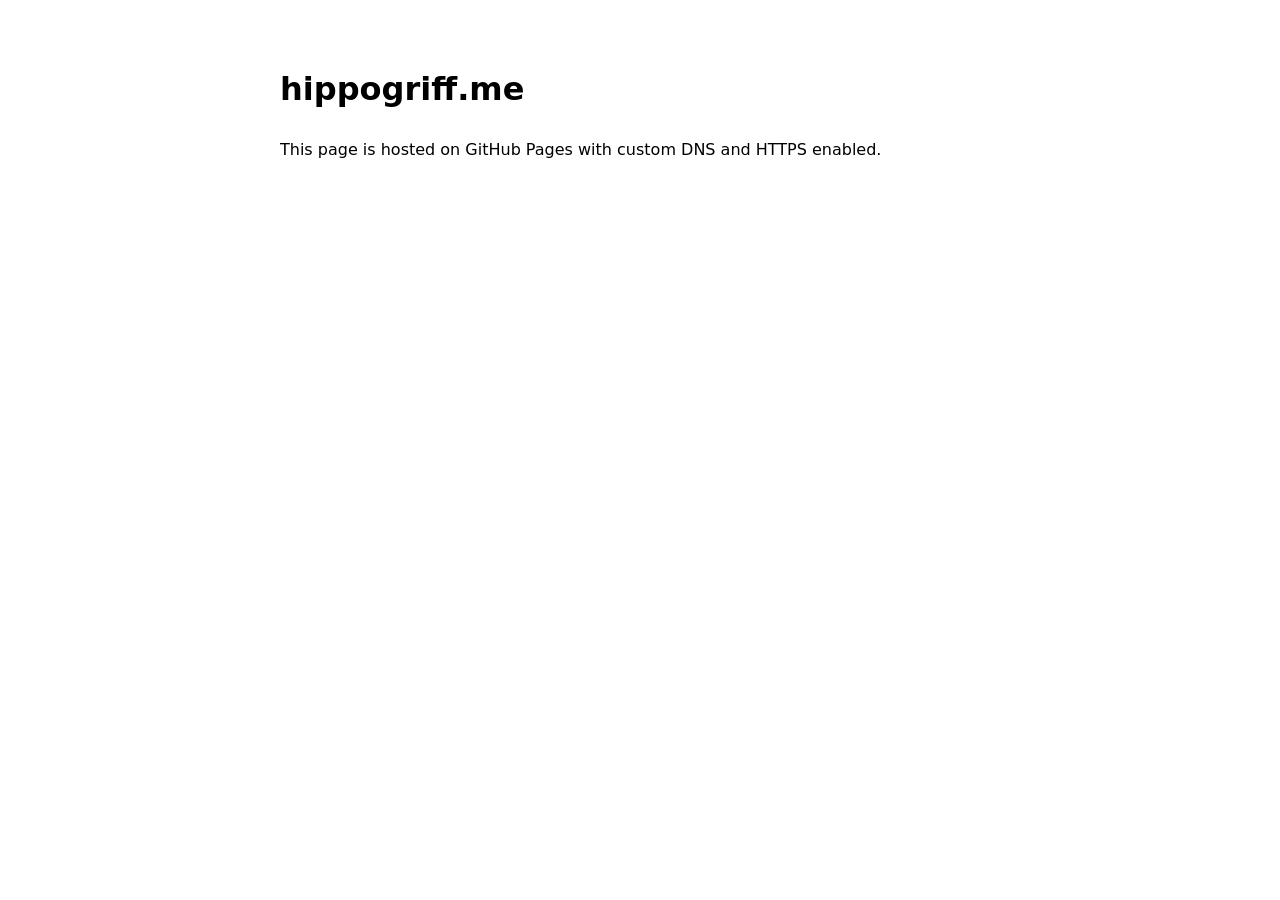
==== index.html @ 7f5ad28f "index.html created test" ====
<!DOCTYPE html>
<html lang="en">
<head>
  <meta charset="UTF-8" />
  <meta name="viewport" content="width=device-width, initial-scale=1.0" />
  <title>hippogriff.me</title>
  <style>
    body {
      font-family: system-ui, -apple-system, sans-serif;
      max-width: 720px;
      margin: 4rem auto;
      padding: 0 1.25rem;
      line-height: 1.6;
    }
  </style>
</head>
<body>
  <h1>hippogriff.me</h1>
  <p>This page is hosted on GitHub Pages with custom DNS and HTTPS enabled.</p>
</body>
</html>
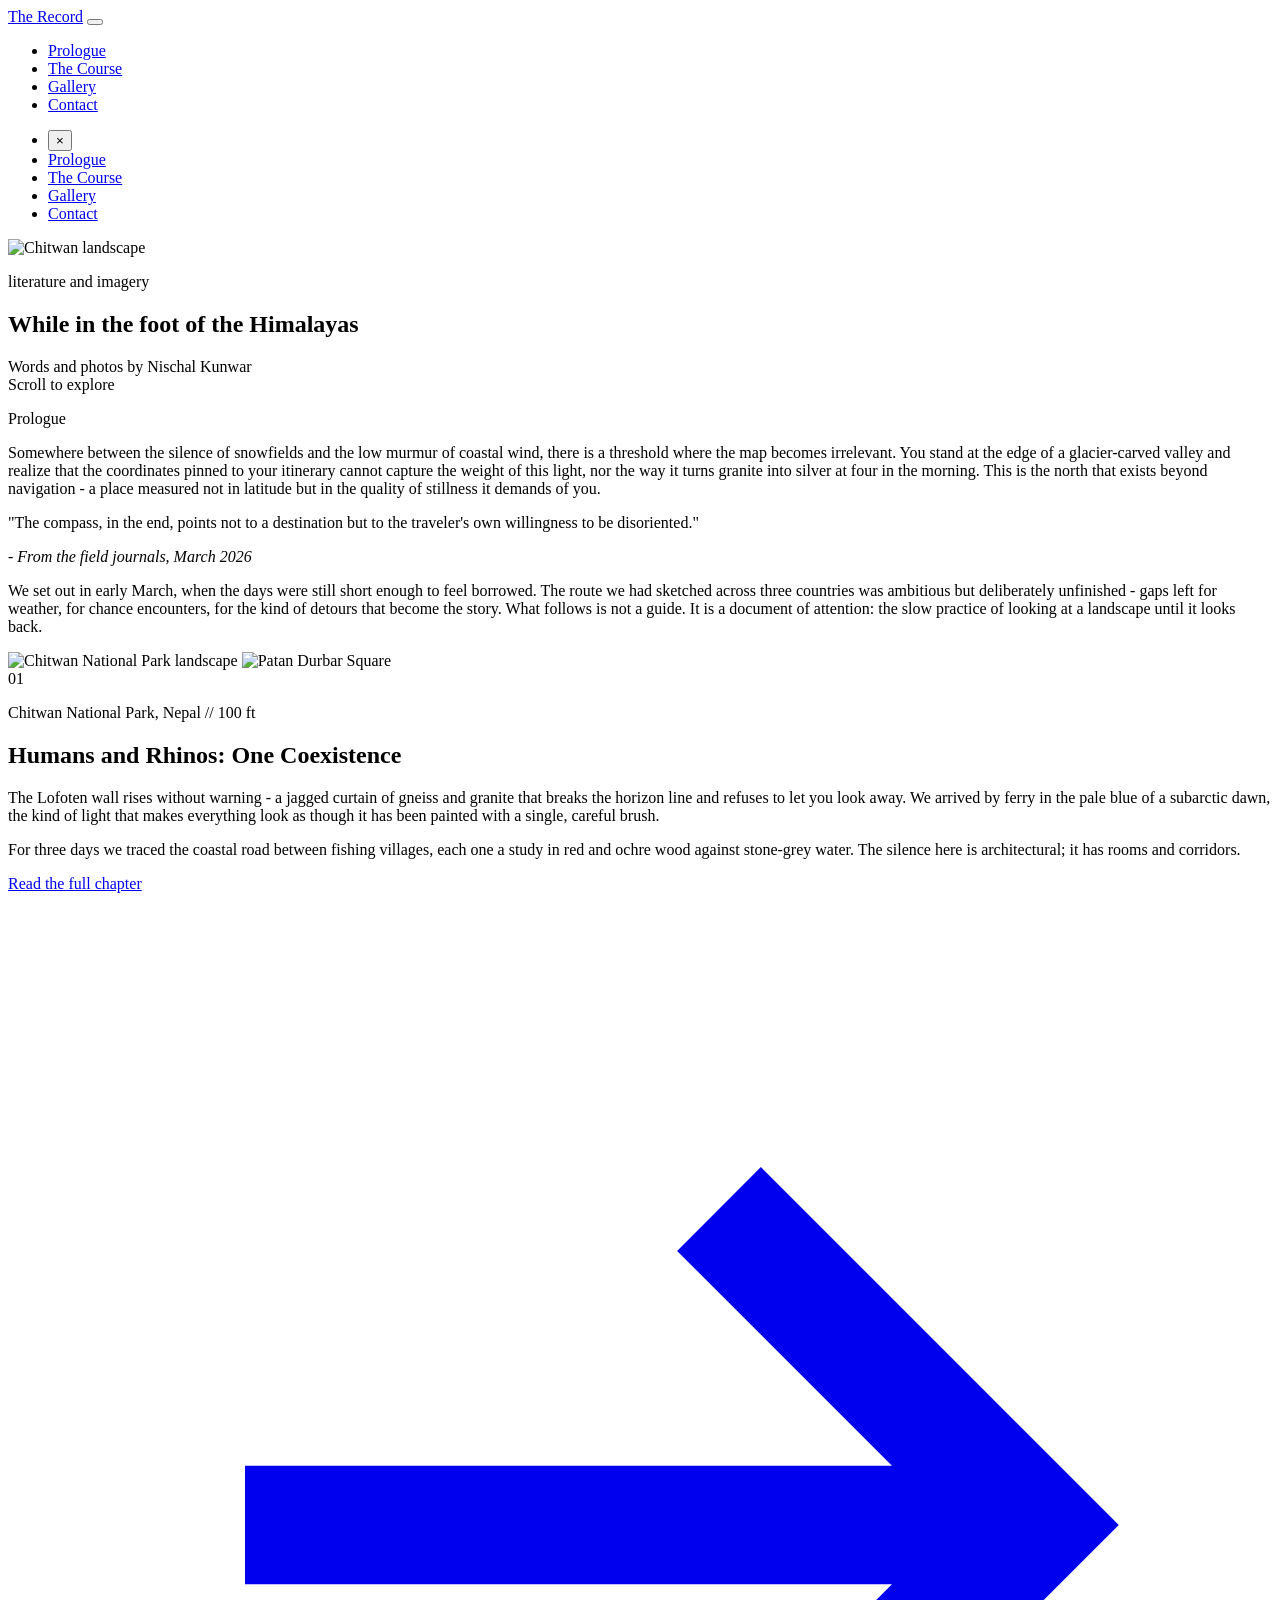
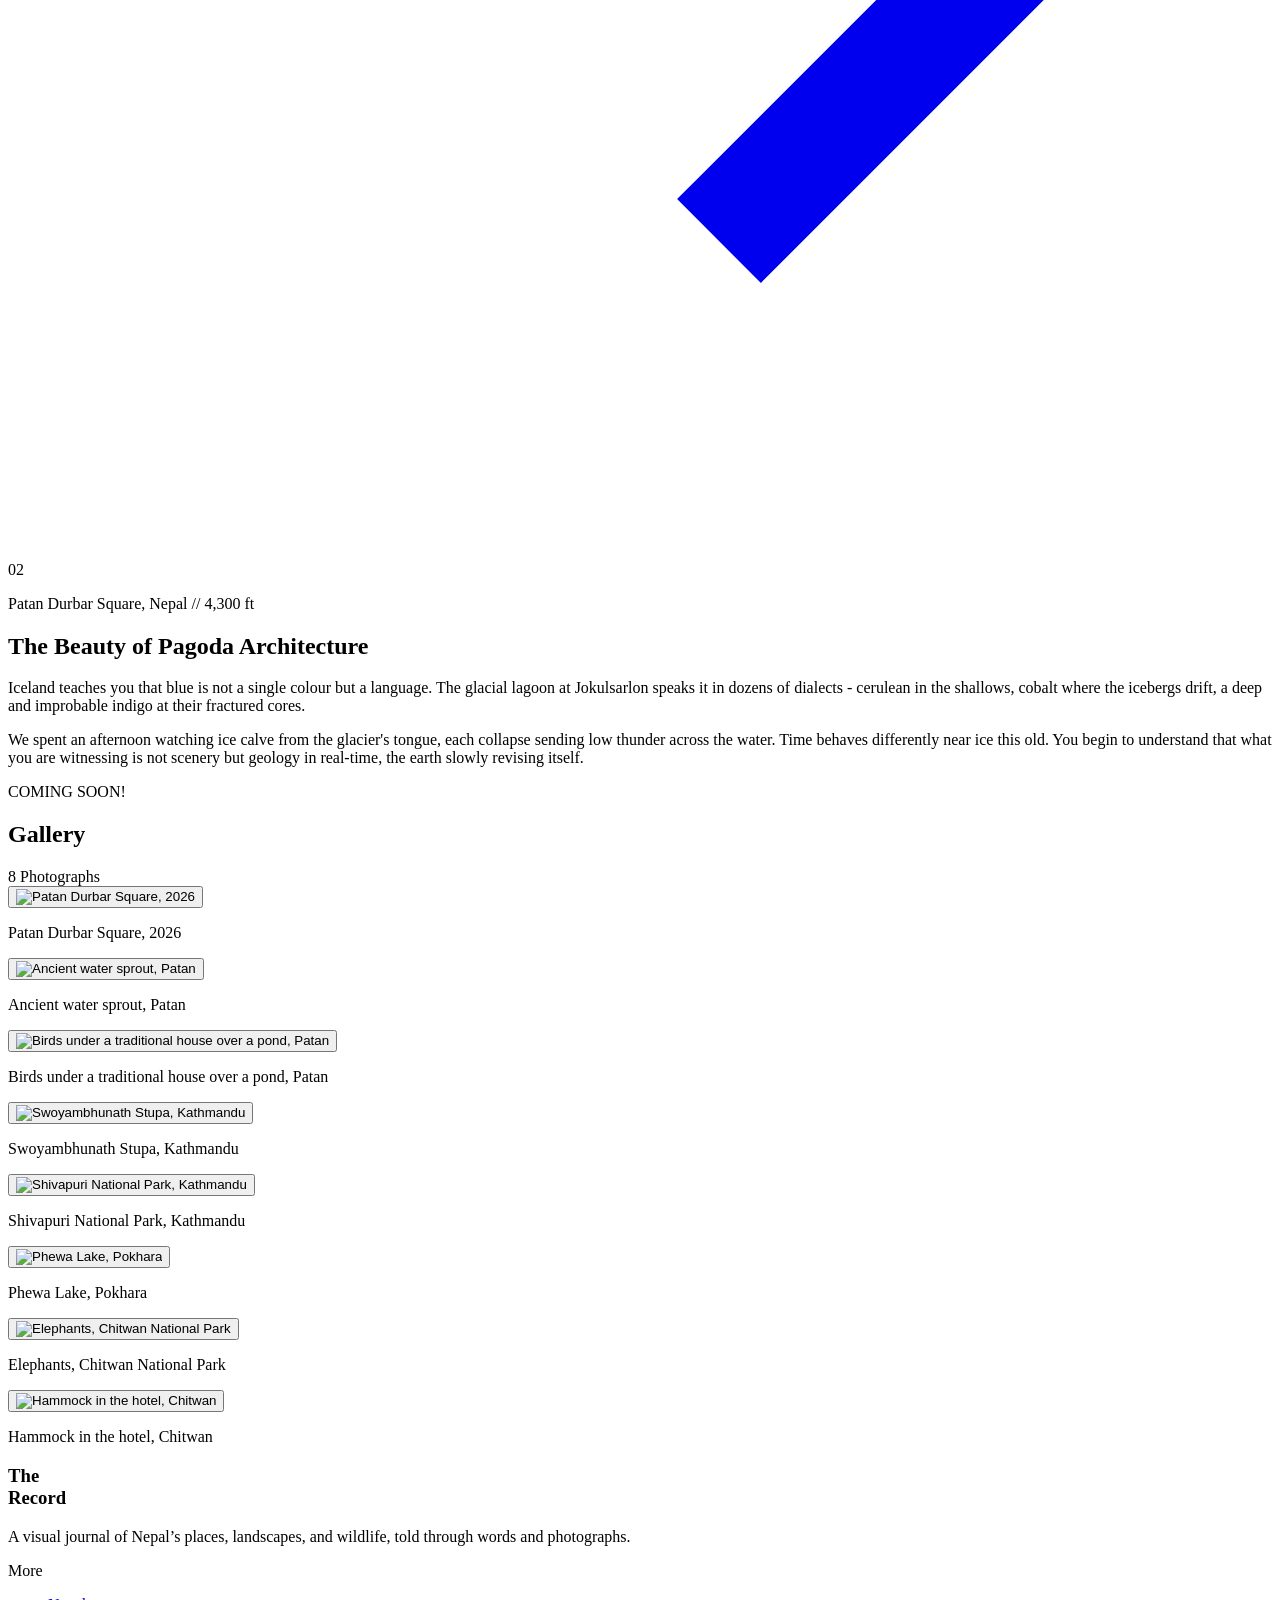
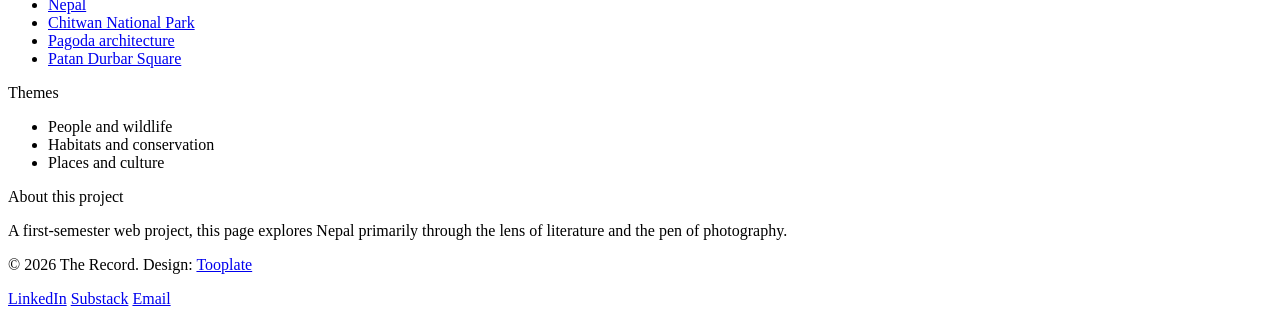
==== commit fd803a32: "webpage assignment uploading test" ====
--- a/index.html
+++ b/index.html
@@ -1,21 +1,246 @@
 <!DOCTYPE html>
 <html lang="en">
 <head>
-  <meta charset="UTF-8" />
-  <meta name="viewport" content="width=device-width, initial-scale=1.0" />
-  <title>hippogriff.me</title>
-  <style>
-    body {
-      font-family: system-ui, -apple-system, sans-serif;
-      max-width: 720px;
-      margin: 4rem auto;
-      padding: 0 1.25rem;
-      line-height: 1.6;
-    }
-  </style>
+    <meta charset="UTF-8">
+    <meta name="viewport" content="width=device-width, initial-scale=1.0">
+    <title>The Compass - Editorial Travel Template</title>
+    <!--
+
+    Tooplate 2164 Compass
+    
+    https://www.tooplate.com/view/2164-compass
+    
+    Free HTML CSS Template
+
+    -->
+    <link rel="preconnect" href="https://fonts.googleapis.com">
+    <link rel="preconnect" href="https://fonts.gstatic.com" crossorigin>
+    <link href="https://fonts.googleapis.com/css2?family=Inter:wght@300;400;500;600&family=Playfair+Display:ital,wght@0,400;0,500;0,600;0,700;1,400;1,500&display=swap" rel="stylesheet">
+    <link rel="stylesheet" href="tooplate-2164-compass-style.css">
 </head>
 <body>
-  <h1>hippogriff.me</h1>
-  <p>This page is hosted on GitHub Pages with custom DNS and HTTPS enabled.</p>
+
+    <!-- NAVIGATION -->
+    <nav class="nav-bar">
+        <a href="#" class="nav-logo">The Record</a>
+        <button class="nav-toggle" aria-label="Toggle navigation">
+            <span></span><span></span><span></span>
+        </button>
+        <ul class="nav-links nav-links--desktop">
+            <li><a href="#prologue">Prologue</a></li>
+            <li><a href="#route">The Course</a></li>
+            <li><a href="#gallery">Gallery</a></li>
+            <li><a href="#contact">Contact</a></li>
+        </ul>
+    </nav>
+
+    <!-- MOBILE DRAWER (outside nav-bar to avoid backdrop-filter containing block) -->
+    <ul class="nav-links nav-links--mobile">
+        <li class="nav-close-wrap"><button class="nav-close" aria-label="Close menu">&times;</button></li>
+        <li><a href="#prologue">Prologue</a></li>
+        <li><a href="#route">The Course</a></li>
+        <li><a href="#gallery">Gallery</a></li>
+        <li><a href="#contact">Contact</a></li>
+    </ul>
+
+    <!-- SECTION 1 — HERO -->
+    <section class="hero hero--cover">
+        <div class="hero-image">
+            <img src="imgs/chitwan8.jpeg" alt="Chitwan landscape" loading="eager">
+        </div>
+        <div class="hero-content">
+            <p class="hero-issue">literature and imagery</p>
+            <h1 class="hero-title">While in the foot of the Himalayas</h1>
+            <div class="hero-meta">
+                <span>Words and photos by Nischal Kunwar</span>
+            </div>
+        </div>
+        <div class="hero-scroll">Scroll to explore</div>
+    </section>
+
+    <!-- SECTION 2 — PROLOGUE -->
+    <section class="prologue" id="prologue">
+        <div class="prologue-inner">
+            <p class="prologue-label reveal">Prologue</p>
+            <p class="prologue-text reveal">
+                Somewhere between the silence of snowfields and the low murmur of coastal wind, there is a threshold where the map becomes irrelevant. You stand at the edge of a glacier-carved valley and realize that the coordinates pinned to your itinerary cannot capture the weight of this light, nor the way it turns granite into silver at four in the morning. This is the north that exists beyond navigation - a place measured not in latitude but in the quality of stillness it demands of you.
+            </p>
+
+            <div class="prologue-pullquote reveal">
+                <p>"The compass, in the end, points not to a destination but to the traveler's own willingness to be disoriented."</p>
+                <cite>- From the field journals, March 2026</cite>
+            </div>
+
+            <p class="prologue-text reveal">
+                We set out in early March, when the days were still short enough to feel borrowed. The route we had sketched across three countries was ambitious but deliberately unfinished - gaps left for weather, for chance encounters, for the kind of detours that become the story. What follows is not a guide. It is a document of attention: the slow practice of looking at a landscape until it looks back.
+            </p>
+        </div>
+    </section>
+
+    <!-- SECTION 3 — THE ROUTE -->
+    <section class="route" id="route">
+        <div class="route-bg">
+            <img src="imgs/chitwan7.JPG" alt="Chitwan National Park landscape" class="active" data-slide="0">
+            <img src="imgs/patan1.JPG" alt="Patan Durbar Square" data-slide="1">
+        </div>
+
+        <div class="route-chapters">
+
+            <article class="chapter reveal" data-chapter="0">
+                <div class="chapter-number">01</div>
+                <p class="chapter-location">Chitwan National Park, Nepal // 100 ft</p>
+                <h2 class="chapter-title">Humans and Rhinos: One Coexistence</h2>
+                <p class="chapter-body">
+                    The Lofoten wall rises without warning - a jagged curtain of gneiss and granite that breaks the horizon line and refuses to let you look away. We arrived by ferry in the pale blue of a subarctic dawn, the kind of light that makes everything look as though it has been painted with a single, careful brush.
+                </p>
+                <p class="chapter-body">
+                    For three days we traced the coastal road between fishing villages, each one a study in red and ochre wood against stone-grey water. The silence here is architectural; it has rooms and corridors.
+                </p>
+                <a href="chitwan.html" class="chapter-link">
+                    Read the full chapter
+                    <svg viewBox="0 0 16 16" fill="none" stroke="currentColor" stroke-width="1.5"><path d="M3 8h10M9 4l4 4-4 4"/></svg>
+                </a>
+            </article>
+
+            <article class="chapter reveal" data-chapter="1">
+                <div class="chapter-number">02</div>
+                <p class="chapter-location">Patan Durbar Square, Nepal // 4,300 ft</p>
+                <h2 class="chapter-title">The Beauty of Pagoda Architecture</h2>
+                <p class="chapter-body">
+                    Iceland teaches you that blue is not a single colour but a language. The glacial lagoon at Jokulsarlon speaks it in dozens of dialects - cerulean in the shallows, cobalt where the icebergs drift, a deep and improbable indigo at their fractured cores.
+                </p>
+                <p class="chapter-body">
+                    We spent an afternoon watching ice calve from the glacier's tongue, each collapse sending low thunder across the water. Time behaves differently near ice this old. You begin to understand that what you are witnessing is not scenery but geology in real-time, the earth slowly revising itself.
+                </p>
+                <span class="chapter-link chapter-link--static">COMING SOON!</span>
+            </article>
+
+        </div>
+
+    </section>
+
+    <!-- SECTION 4 — THE GALLERY -->
+    <section class="gallery" id="gallery">
+        <div class="gallery-header reveal">
+            <h2 class="gallery-title">Gallery</h2>
+            <span class="gallery-count">8 Photographs</span>
+        </div>
+        <div class="gallery-grid">
+            <div class="gallery-item tall reveal">
+                <button class="gallery-preview" type="button" aria-label="Open full-size image: Patan Durbar Square, 2026">
+                    <img src="imgs/patan2.JPG" alt="Patan Durbar Square, 2026" loading="lazy">
+                </button>
+                <div class="gallery-caption">
+                    <p class="gallery-caption-title">Patan Durbar Square, 2026</p>
+                </div>
+            </div>
+            <div class="gallery-item reveal">
+                <button class="gallery-preview" type="button" aria-label="Open full-size image: Ancient water sprout, Patan">
+                    <img src="imgs/patan3.JPG" alt="Ancient water sprout, Patan" loading="lazy">
+                </button>
+                <div class="gallery-caption">
+                    <p class="gallery-caption-title">Ancient water sprout, Patan</p>
+                </div>
+            </div>
+            <div class="gallery-item reveal">
+                <button class="gallery-preview" type="button" aria-label="Open full-size image: Birds under a traditional house over a pond, Patan">
+                    <img src="imgs/patan4.JPG" alt="Birds under a traditional house over a pond, Patan" loading="lazy">
+                </button>
+                <div class="gallery-caption">
+                    <p class="gallery-caption-title">Birds under a traditional house over a pond, Patan</p>
+                </div>
+            </div>
+            <div class="gallery-item reveal">
+                <button class="gallery-preview" type="button" aria-label="Open full-size image: Swoyambhunath Stupa, Kathmandu">
+                    <img src="imgs/patan5.JPG" alt="Swoyambhunath Stupa, Kathmandu" loading="lazy">
+                </button>
+                <div class="gallery-caption">
+                    <p class="gallery-caption-title">Swoyambhunath Stupa, Kathmandu</p>
+                </div>
+            </div>
+            <div class="gallery-item tall reveal">
+                <button class="gallery-preview" type="button" aria-label="Open full-size image: Shivapuri National Park, Kathmandu">
+                    <img src="imgs/patan7.jpeg" alt="Shivapuri National Park, Kathmandu" loading="lazy">
+                </button>
+                <div class="gallery-caption">
+                    <p class="gallery-caption-title">Shivapuri National Park, Kathmandu</p>
+                </div>
+            </div>
+            <div class="gallery-item reveal">
+                <button class="gallery-preview" type="button" aria-label="Open full-size image: Phewa Lake, Pokhara">
+                    <img src="imgs/patan6.jpeg" alt="Phewa Lake, Pokhara" loading="lazy">
+                </button>
+                <div class="gallery-caption">
+                    <p class="gallery-caption-title">Phewa Lake, Pokhara</p>
+                </div>
+            </div>
+            <div class="gallery-item reveal">
+                <button class="gallery-preview" type="button" aria-label="Open full-size image: Elephants, Chitwan National Park">
+                    <img src="imgs/chitwan10.jpeg" alt="Elephants, Chitwan National Park" loading="lazy">
+                </button>
+                <div class="gallery-caption">
+                    <p class="gallery-caption-title">Elephants, Chitwan National Park</p>
+                </div>
+            </div>
+            <div class="gallery-item reveal">
+                <button class="gallery-preview" type="button" aria-label="Open full-size image: Hammock in the hotel, Chitwan">
+                    <img src="imgs/chitwan2.JPG" alt="Hammock in the hotel, Chitwan" loading="lazy">
+                </button>
+                <div class="gallery-caption">
+                    <p class="gallery-caption-title">Hammock in the hotel, Chitwan</p>
+                </div>
+            </div>
+        </div>
+    </section>
+
+    <dialog class="image-lightbox" aria-label="Full-size gallery image">
+        <button class="image-lightbox-close" type="button" aria-label="Close image">&times;</button>
+        <button class="image-lightbox-nav image-lightbox-prev" type="button" aria-label="Previous image">&lsaquo;</button>
+        <img class="image-lightbox-image" alt="">
+        <p class="image-lightbox-caption"></p>
+        <button class="image-lightbox-nav image-lightbox-next" type="button" aria-label="Next image">&rsaquo;</button>
+    </dialog>
+
+    <!-- SECTION 5 — FOOTER -->
+    <footer class="site-footer" id="contact">
+        <div class="footer-top">
+            <div class="footer-brand">
+                <h3 class="footer-brand-title">The<br>Record</h3>
+                <p class="footer-brand-desc">A visual journal of Nepal’s places, landscapes, and wildlife, told through words and photographs.</p>
+            </div>
+            <div class="footer-col">
+                <p class="footer-col-title">More</p>
+                <ul>
+                    <li><a href="https://www.britannica.com/place/Nepal" target="_blank" rel="noopener noreferrer">Nepal</a></li>
+                    <li><a href="https://en.wikipedia.org/wiki/Chitwan_National_Park" target="_blank" rel="noopener noreferrer">Chitwan National Park</a></li>
+                    <li><a href="https://en.wikipedia.org/wiki/Pagoda" target="_blank" rel="noopener noreferrer">Pagoda architecture</a></li>
+                    <li><a href="https://en.wikipedia.org/wiki/Patan_Durbar_Square" target="_blank" rel="noopener noreferrer">Patan Durbar Square</a></li>
+                </ul>
+            </div>
+            <div class="footer-col footer-themes">
+                <p class="footer-col-title">Themes</p>
+                <ul>
+                    <li>People and wildlife</li>
+                    <li>Habitats and conservation</li>
+                    <li>Places and culture</li>
+                </ul>
+            </div>
+            <div class="footer-col footer-about">
+                <p class="footer-col-title">About this project</p>
+                <p>A first-semester web project, this page explores Nepal primarily through the lens of literature and the pen of photography.</p>
+            </div>
+        </div>
+        <div class="footer-bottom">
+            <p class="footer-copy">
+                &copy; 2026 The Record. Design: <a href="https://www.tooplate.com" target="_blank" rel="nofollow noopener">Tooplate</a>
+            </p>
+            <div class="footer-social">
+                <a class="footer-social-featured" href="https://www.linkedin.com/in/nischalkunwar/" target="_blank" rel="noopener noreferrer">LinkedIn</a>
+                <a class="footer-social-featured" href="https://substack.com/@miyan0" target="_blank" rel="noopener noreferrer">Substack</a>
+                <a class="footer-social-featured" href="mailto:nischalkunwar008@gmail.com">Email</a>
+            </div>
+        </div>
+    </footer>
+    <script src="tooplate-2164-compass-script.js"></script>
 </body>
 </html>
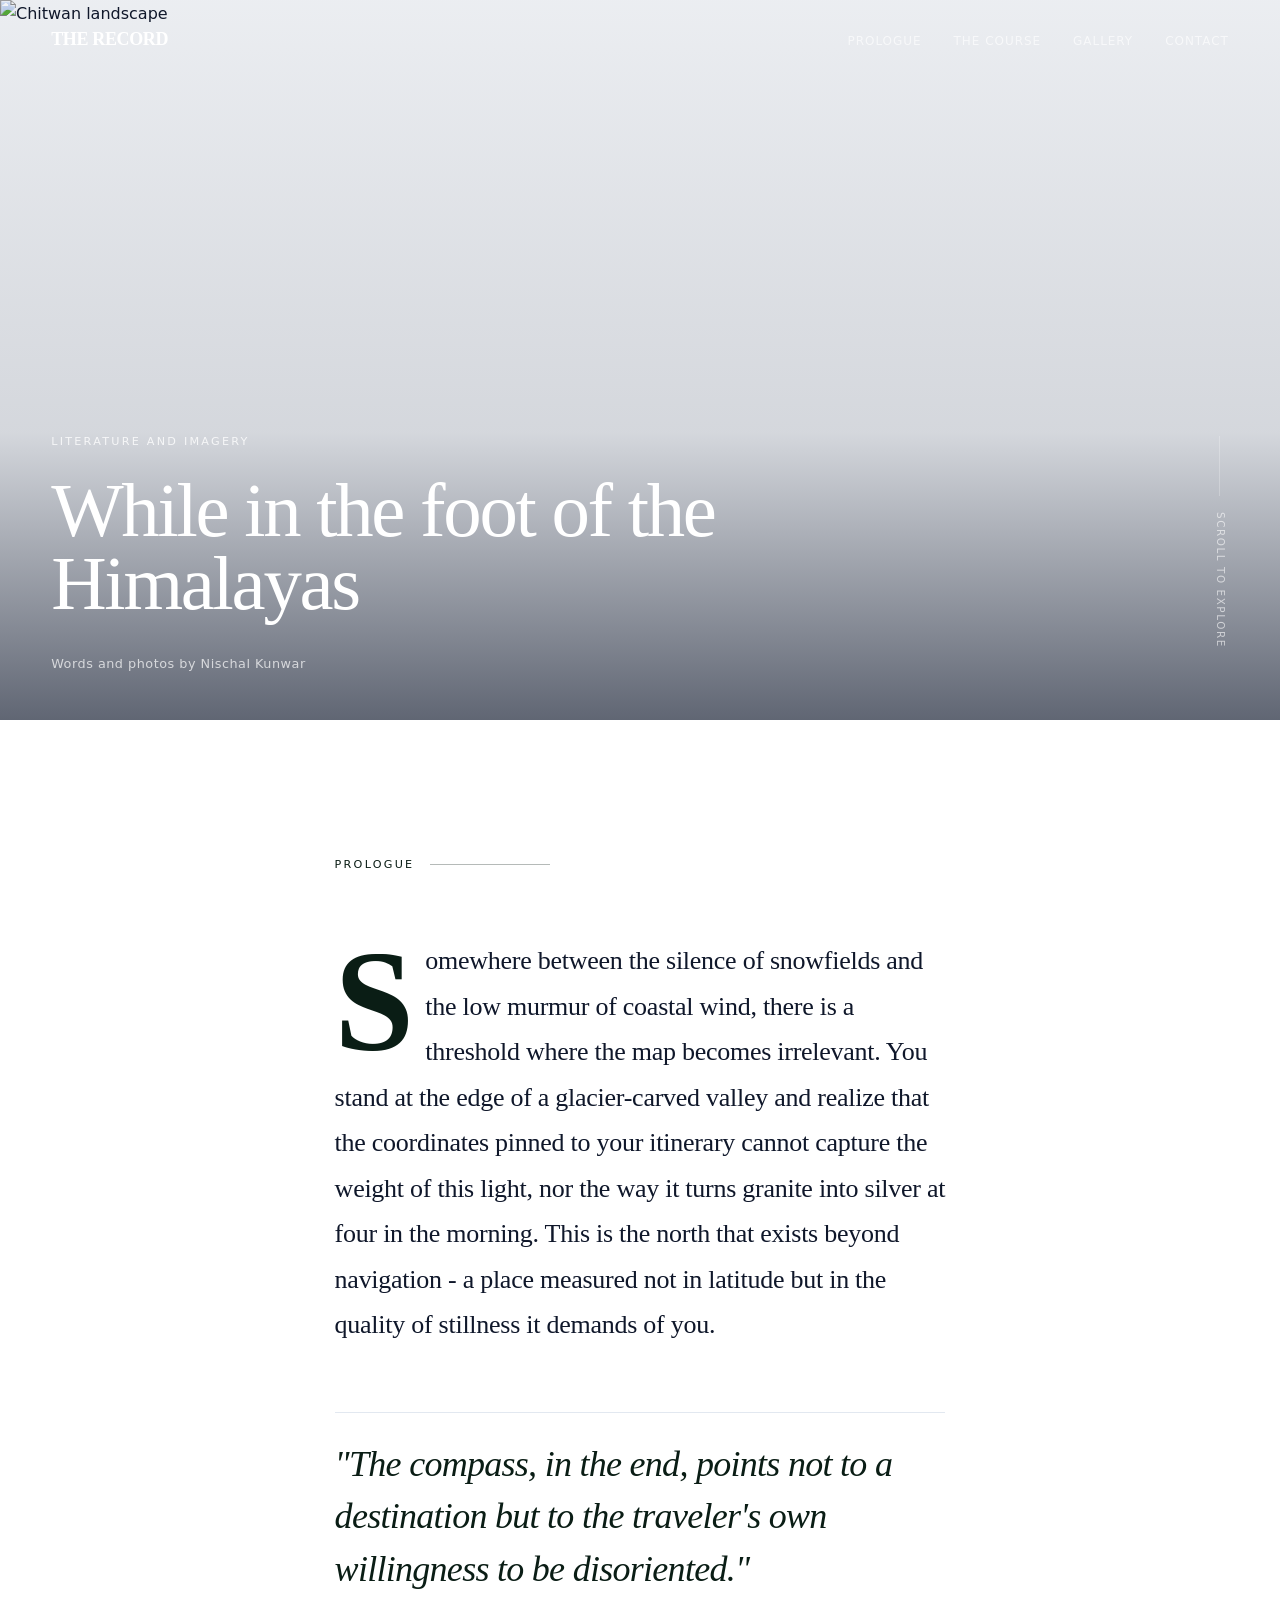
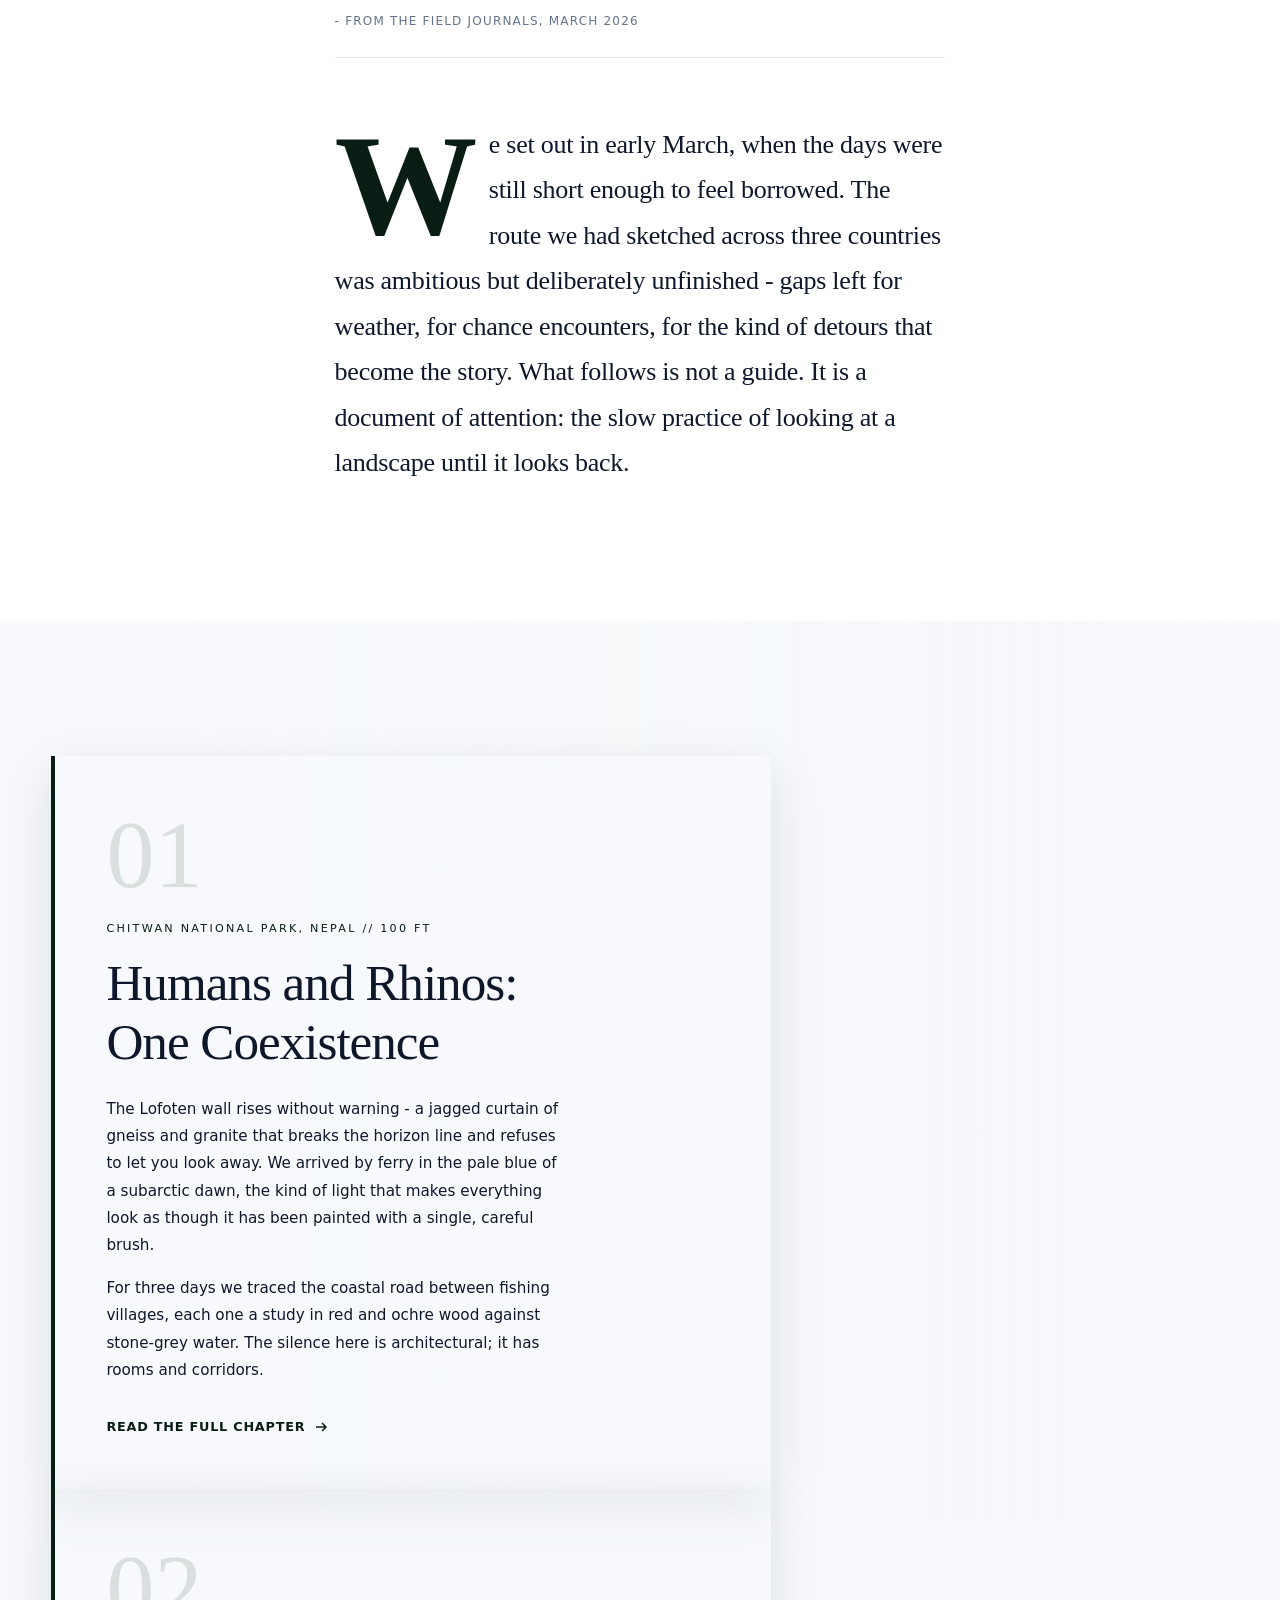
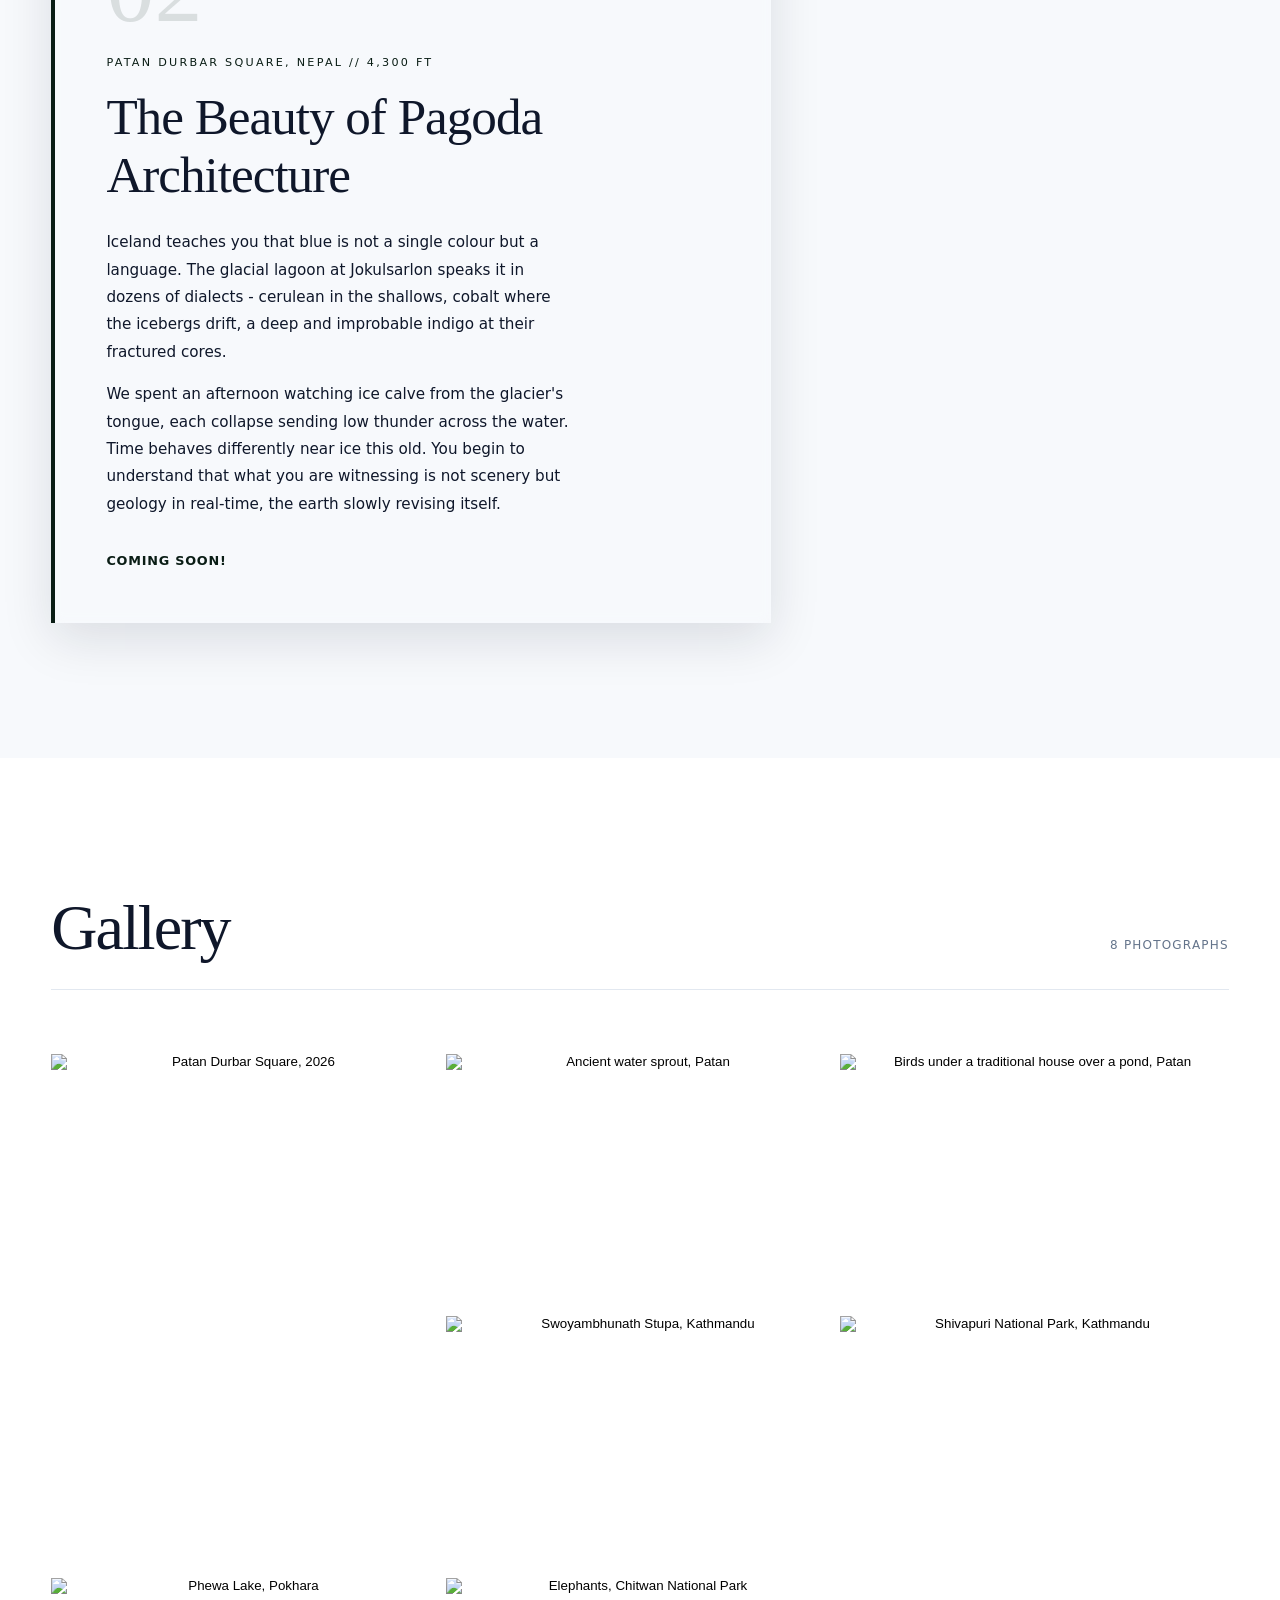
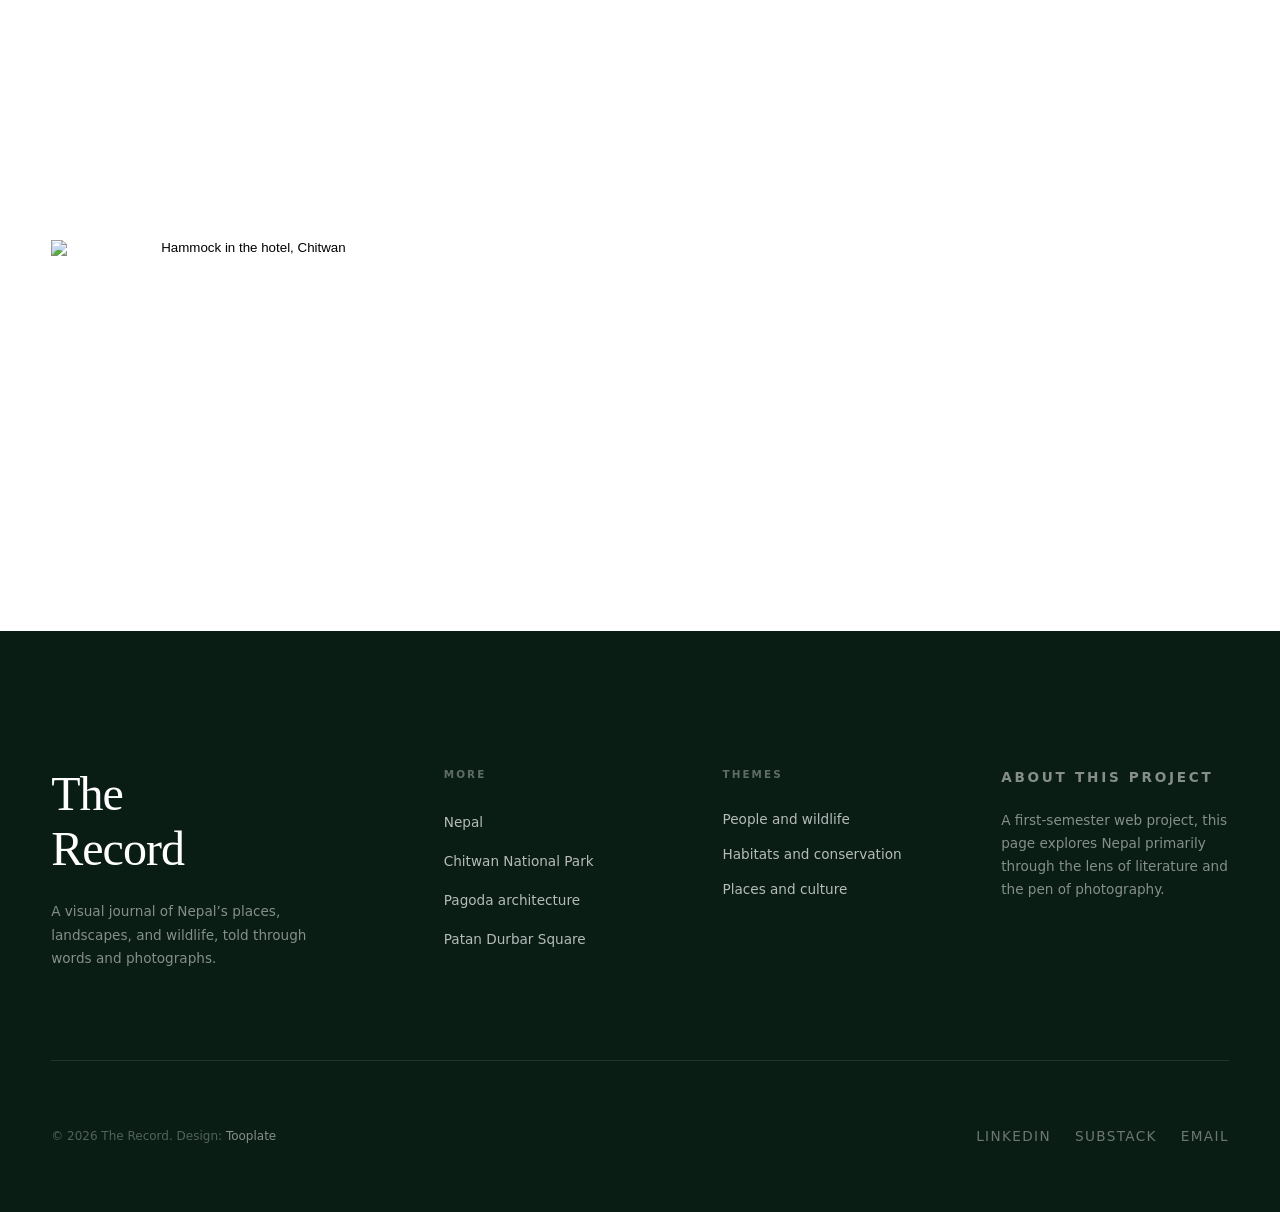
==== commit c5a7dad8: "files" ====
--- a/index.html
+++ b/index.html
@@ -1,246 +1,246 @@
-<!DOCTYPE html>
-<html lang="en">
-<head>
-    <meta charset="UTF-8">
-    <meta name="viewport" content="width=device-width, initial-scale=1.0">
-    <title>The Compass - Editorial Travel Template</title>
-    <!--
-
-    Tooplate 2164 Compass
-    
-    https://www.tooplate.com/view/2164-compass
-    
-    Free HTML CSS Template
-
-    -->
-    <link rel="preconnect" href="https://fonts.googleapis.com">
-    <link rel="preconnect" href="https://fonts.gstatic.com" crossorigin>
-    <link href="https://fonts.googleapis.com/css2?family=Inter:wght@300;400;500;600&family=Playfair+Display:ital,wght@0,400;0,500;0,600;0,700;1,400;1,500&display=swap" rel="stylesheet">
-    <link rel="stylesheet" href="tooplate-2164-compass-style.css">
-</head>
-<body>
-
-    <!-- NAVIGATION -->
-    <nav class="nav-bar">
-        <a href="#" class="nav-logo">The Record</a>
-        <button class="nav-toggle" aria-label="Toggle navigation">
-            <span></span><span></span><span></span>
-        </button>
-        <ul class="nav-links nav-links--desktop">
-            <li><a href="#prologue">Prologue</a></li>
-            <li><a href="#route">The Course</a></li>
-            <li><a href="#gallery">Gallery</a></li>
-            <li><a href="#contact">Contact</a></li>
-        </ul>
-    </nav>
-
-    <!-- MOBILE DRAWER (outside nav-bar to avoid backdrop-filter containing block) -->
-    <ul class="nav-links nav-links--mobile">
-        <li class="nav-close-wrap"><button class="nav-close" aria-label="Close menu">&times;</button></li>
-        <li><a href="#prologue">Prologue</a></li>
-        <li><a href="#route">The Course</a></li>
-        <li><a href="#gallery">Gallery</a></li>
-        <li><a href="#contact">Contact</a></li>
-    </ul>
-
-    <!-- SECTION 1 — HERO -->
-    <section class="hero hero--cover">
-        <div class="hero-image">
-            <img src="imgs/chitwan8.jpeg" alt="Chitwan landscape" loading="eager">
-        </div>
-        <div class="hero-content">
-            <p class="hero-issue">literature and imagery</p>
-            <h1 class="hero-title">While in the foot of the Himalayas</h1>
-            <div class="hero-meta">
-                <span>Words and photos by Nischal Kunwar</span>
-            </div>
-        </div>
-        <div class="hero-scroll">Scroll to explore</div>
-    </section>
-
-    <!-- SECTION 2 — PROLOGUE -->
-    <section class="prologue" id="prologue">
-        <div class="prologue-inner">
-            <p class="prologue-label reveal">Prologue</p>
-            <p class="prologue-text reveal">
-                Somewhere between the silence of snowfields and the low murmur of coastal wind, there is a threshold where the map becomes irrelevant. You stand at the edge of a glacier-carved valley and realize that the coordinates pinned to your itinerary cannot capture the weight of this light, nor the way it turns granite into silver at four in the morning. This is the north that exists beyond navigation - a place measured not in latitude but in the quality of stillness it demands of you.
-            </p>
-
-            <div class="prologue-pullquote reveal">
-                <p>"The compass, in the end, points not to a destination but to the traveler's own willingness to be disoriented."</p>
-                <cite>- From the field journals, March 2026</cite>
-            </div>
-
-            <p class="prologue-text reveal">
-                We set out in early March, when the days were still short enough to feel borrowed. The route we had sketched across three countries was ambitious but deliberately unfinished - gaps left for weather, for chance encounters, for the kind of detours that become the story. What follows is not a guide. It is a document of attention: the slow practice of looking at a landscape until it looks back.
-            </p>
-        </div>
-    </section>
-
-    <!-- SECTION 3 — THE ROUTE -->
-    <section class="route" id="route">
-        <div class="route-bg">
-            <img src="imgs/chitwan7.JPG" alt="Chitwan National Park landscape" class="active" data-slide="0">
-            <img src="imgs/patan1.JPG" alt="Patan Durbar Square" data-slide="1">
-        </div>
-
-        <div class="route-chapters">
-
-            <article class="chapter reveal" data-chapter="0">
-                <div class="chapter-number">01</div>
-                <p class="chapter-location">Chitwan National Park, Nepal // 100 ft</p>
-                <h2 class="chapter-title">Humans and Rhinos: One Coexistence</h2>
-                <p class="chapter-body">
-                    The Lofoten wall rises without warning - a jagged curtain of gneiss and granite that breaks the horizon line and refuses to let you look away. We arrived by ferry in the pale blue of a subarctic dawn, the kind of light that makes everything look as though it has been painted with a single, careful brush.
-                </p>
-                <p class="chapter-body">
-                    For three days we traced the coastal road between fishing villages, each one a study in red and ochre wood against stone-grey water. The silence here is architectural; it has rooms and corridors.
-                </p>
-                <a href="chitwan.html" class="chapter-link">
-                    Read the full chapter
-                    <svg viewBox="0 0 16 16" fill="none" stroke="currentColor" stroke-width="1.5"><path d="M3 8h10M9 4l4 4-4 4"/></svg>
-                </a>
-            </article>
-
-            <article class="chapter reveal" data-chapter="1">
-                <div class="chapter-number">02</div>
-                <p class="chapter-location">Patan Durbar Square, Nepal // 4,300 ft</p>
-                <h2 class="chapter-title">The Beauty of Pagoda Architecture</h2>
-                <p class="chapter-body">
-                    Iceland teaches you that blue is not a single colour but a language. The glacial lagoon at Jokulsarlon speaks it in dozens of dialects - cerulean in the shallows, cobalt where the icebergs drift, a deep and improbable indigo at their fractured cores.
-                </p>
-                <p class="chapter-body">
-                    We spent an afternoon watching ice calve from the glacier's tongue, each collapse sending low thunder across the water. Time behaves differently near ice this old. You begin to understand that what you are witnessing is not scenery but geology in real-time, the earth slowly revising itself.
-                </p>
-                <span class="chapter-link chapter-link--static">COMING SOON!</span>
-            </article>
-
-        </div>
-
-    </section>
-
-    <!-- SECTION 4 — THE GALLERY -->
-    <section class="gallery" id="gallery">
-        <div class="gallery-header reveal">
-            <h2 class="gallery-title">Gallery</h2>
-            <span class="gallery-count">8 Photographs</span>
-        </div>
-        <div class="gallery-grid">
-            <div class="gallery-item tall reveal">
-                <button class="gallery-preview" type="button" aria-label="Open full-size image: Patan Durbar Square, 2026">
-                    <img src="imgs/patan2.JPG" alt="Patan Durbar Square, 2026" loading="lazy">
-                </button>
-                <div class="gallery-caption">
-                    <p class="gallery-caption-title">Patan Durbar Square, 2026</p>
-                </div>
-            </div>
-            <div class="gallery-item reveal">
-                <button class="gallery-preview" type="button" aria-label="Open full-size image: Ancient water sprout, Patan">
-                    <img src="imgs/patan3.JPG" alt="Ancient water sprout, Patan" loading="lazy">
-                </button>
-                <div class="gallery-caption">
-                    <p class="gallery-caption-title">Ancient water sprout, Patan</p>
-                </div>
-            </div>
-            <div class="gallery-item reveal">
-                <button class="gallery-preview" type="button" aria-label="Open full-size image: Birds under a traditional house over a pond, Patan">
-                    <img src="imgs/patan4.JPG" alt="Birds under a traditional house over a pond, Patan" loading="lazy">
-                </button>
-                <div class="gallery-caption">
-                    <p class="gallery-caption-title">Birds under a traditional house over a pond, Patan</p>
-                </div>
-            </div>
-            <div class="gallery-item reveal">
-                <button class="gallery-preview" type="button" aria-label="Open full-size image: Swoyambhunath Stupa, Kathmandu">
-                    <img src="imgs/patan5.JPG" alt="Swoyambhunath Stupa, Kathmandu" loading="lazy">
-                </button>
-                <div class="gallery-caption">
-                    <p class="gallery-caption-title">Swoyambhunath Stupa, Kathmandu</p>
-                </div>
-            </div>
-            <div class="gallery-item tall reveal">
-                <button class="gallery-preview" type="button" aria-label="Open full-size image: Shivapuri National Park, Kathmandu">
-                    <img src="imgs/patan7.jpeg" alt="Shivapuri National Park, Kathmandu" loading="lazy">
-                </button>
-                <div class="gallery-caption">
-                    <p class="gallery-caption-title">Shivapuri National Park, Kathmandu</p>
-                </div>
-            </div>
-            <div class="gallery-item reveal">
-                <button class="gallery-preview" type="button" aria-label="Open full-size image: Phewa Lake, Pokhara">
-                    <img src="imgs/patan6.jpeg" alt="Phewa Lake, Pokhara" loading="lazy">
-                </button>
-                <div class="gallery-caption">
-                    <p class="gallery-caption-title">Phewa Lake, Pokhara</p>
-                </div>
-            </div>
-            <div class="gallery-item reveal">
-                <button class="gallery-preview" type="button" aria-label="Open full-size image: Elephants, Chitwan National Park">
-                    <img src="imgs/chitwan10.jpeg" alt="Elephants, Chitwan National Park" loading="lazy">
-                </button>
-                <div class="gallery-caption">
-                    <p class="gallery-caption-title">Elephants, Chitwan National Park</p>
-                </div>
-            </div>
-            <div class="gallery-item reveal">
-                <button class="gallery-preview" type="button" aria-label="Open full-size image: Hammock in the hotel, Chitwan">
-                    <img src="imgs/chitwan2.JPG" alt="Hammock in the hotel, Chitwan" loading="lazy">
-                </button>
-                <div class="gallery-caption">
-                    <p class="gallery-caption-title">Hammock in the hotel, Chitwan</p>
-                </div>
-            </div>
-        </div>
-    </section>
-
-    <dialog class="image-lightbox" aria-label="Full-size gallery image">
-        <button class="image-lightbox-close" type="button" aria-label="Close image">&times;</button>
-        <button class="image-lightbox-nav image-lightbox-prev" type="button" aria-label="Previous image">&lsaquo;</button>
-        <img class="image-lightbox-image" alt="">
-        <p class="image-lightbox-caption"></p>
-        <button class="image-lightbox-nav image-lightbox-next" type="button" aria-label="Next image">&rsaquo;</button>
-    </dialog>
-
-    <!-- SECTION 5 — FOOTER -->
-    <footer class="site-footer" id="contact">
-        <div class="footer-top">
-            <div class="footer-brand">
-                <h3 class="footer-brand-title">The<br>Record</h3>
-                <p class="footer-brand-desc">A visual journal of Nepal’s places, landscapes, and wildlife, told through words and photographs.</p>
-            </div>
-            <div class="footer-col">
-                <p class="footer-col-title">More</p>
-                <ul>
-                    <li><a href="https://www.britannica.com/place/Nepal" target="_blank" rel="noopener noreferrer">Nepal</a></li>
-                    <li><a href="https://en.wikipedia.org/wiki/Chitwan_National_Park" target="_blank" rel="noopener noreferrer">Chitwan National Park</a></li>
-                    <li><a href="https://en.wikipedia.org/wiki/Pagoda" target="_blank" rel="noopener noreferrer">Pagoda architecture</a></li>
-                    <li><a href="https://en.wikipedia.org/wiki/Patan_Durbar_Square" target="_blank" rel="noopener noreferrer">Patan Durbar Square</a></li>
-                </ul>
-            </div>
-            <div class="footer-col footer-themes">
-                <p class="footer-col-title">Themes</p>
-                <ul>
-                    <li>People and wildlife</li>
-                    <li>Habitats and conservation</li>
-                    <li>Places and culture</li>
-                </ul>
-            </div>
-            <div class="footer-col footer-about">
-                <p class="footer-col-title">About this project</p>
-                <p>A first-semester web project, this page explores Nepal primarily through the lens of literature and the pen of photography.</p>
-            </div>
-        </div>
-        <div class="footer-bottom">
-            <p class="footer-copy">
-                &copy; 2026 The Record. Design: <a href="https://www.tooplate.com" target="_blank" rel="nofollow noopener">Tooplate</a>
-            </p>
-            <div class="footer-social">
-                <a class="footer-social-featured" href="https://www.linkedin.com/in/nischalkunwar/" target="_blank" rel="noopener noreferrer">LinkedIn</a>
-                <a class="footer-social-featured" href="https://substack.com/@miyan0" target="_blank" rel="noopener noreferrer">Substack</a>
-                <a class="footer-social-featured" href="mailto:nischalkunwar008@gmail.com">Email</a>
-            </div>
-        </div>
-    </footer>
-    <script src="tooplate-2164-compass-script.js"></script>
-</body>
-</html>
+<!DOCTYPE html>
+<html lang="en">
+<head>
+    <meta charset="UTF-8">
+    <meta name="viewport" content="width=device-width, initial-scale=1.0">
+    <title>The Compass - Editorial Travel Template</title>
+    <!--
+
+    Tooplate 2164 Compass
+    
+    https://www.tooplate.com/view/2164-compass
+    
+    Free HTML CSS Template
+
+    -->
+    <link rel="preconnect" href="https://fonts.googleapis.com">
+    <link rel="preconnect" href="https://fonts.gstatic.com" crossorigin>
+    <link href="https://fonts.googleapis.com/css2?family=Inter:wght@300;400;500;600&family=Playfair+Display:ital,wght@0,400;0,500;0,600;0,700;1,400;1,500&display=swap" rel="stylesheet">
+    <link rel="stylesheet" href="tooplate-2164-compass-style.css">
+</head>
+<body>
+
+    <!-- NAVIGATION -->
+    <nav class="nav-bar">
+        <a href="#" class="nav-logo">The Record</a>
+        <button class="nav-toggle" aria-label="Toggle navigation">
+            <span></span><span></span><span></span>
+        </button>
+        <ul class="nav-links nav-links--desktop">
+            <li><a href="#prologue">Prologue</a></li>
+            <li><a href="#route">The Course</a></li>
+            <li><a href="#gallery">Gallery</a></li>
+            <li><a href="#contact">Contact</a></li>
+        </ul>
+    </nav>
+
+    <!-- MOBILE DRAWER (outside nav-bar to avoid backdrop-filter containing block) -->
+    <ul class="nav-links nav-links--mobile">
+        <li class="nav-close-wrap"><button class="nav-close" aria-label="Close menu">&times;</button></li>
+        <li><a href="#prologue">Prologue</a></li>
+        <li><a href="#route">The Course</a></li>
+        <li><a href="#gallery">Gallery</a></li>
+        <li><a href="#contact">Contact</a></li>
+    </ul>
+
+    <!-- SECTION 1 — HERO -->
+    <section class="hero hero--cover">
+        <div class="hero-image">
+            <img src="imgs/chitwan8.jpeg" alt="Chitwan landscape" loading="eager">
+        </div>
+        <div class="hero-content">
+            <p class="hero-issue">literature and imagery</p>
+            <h1 class="hero-title">While in the foot of the Himalayas</h1>
+            <div class="hero-meta">
+                <span>Words and photos by Nischal Kunwar</span>
+            </div>
+        </div>
+        <div class="hero-scroll">Scroll to explore</div>
+    </section>
+
+    <!-- SECTION 2 — PROLOGUE -->
+    <section class="prologue" id="prologue">
+        <div class="prologue-inner">
+            <p class="prologue-label reveal">Prologue</p>
+            <p class="prologue-text reveal">
+                Somewhere between the silence of snowfields and the low murmur of coastal wind, there is a threshold where the map becomes irrelevant. You stand at the edge of a glacier-carved valley and realize that the coordinates pinned to your itinerary cannot capture the weight of this light, nor the way it turns granite into silver at four in the morning. This is the north that exists beyond navigation - a place measured not in latitude but in the quality of stillness it demands of you.
+            </p>
+
+            <div class="prologue-pullquote reveal">
+                <p>"The compass, in the end, points not to a destination but to the traveler's own willingness to be disoriented."</p>
+                <cite>- From the field journals, March 2026</cite>
+            </div>
+
+            <p class="prologue-text reveal">
+                We set out in early March, when the days were still short enough to feel borrowed. The route we had sketched across three countries was ambitious but deliberately unfinished - gaps left for weather, for chance encounters, for the kind of detours that become the story. What follows is not a guide. It is a document of attention: the slow practice of looking at a landscape until it looks back.
+            </p>
+        </div>
+    </section>
+
+    <!-- SECTION 3 — THE ROUTE -->
+    <section class="route" id="route">
+        <div class="route-bg">
+            <img src="imgs/chitwan7.JPG" alt="Chitwan National Park landscape" class="active" data-slide="0">
+            <img src="imgs/patan1.JPG" alt="Patan Durbar Square" data-slide="1">
+        </div>
+
+        <div class="route-chapters">
+
+            <article class="chapter reveal" data-chapter="0">
+                <div class="chapter-number">01</div>
+                <p class="chapter-location">Chitwan National Park, Nepal // 100 ft</p>
+                <h2 class="chapter-title">Humans and Rhinos: One Coexistence</h2>
+                <p class="chapter-body">
+                    The Lofoten wall rises without warning - a jagged curtain of gneiss and granite that breaks the horizon line and refuses to let you look away. We arrived by ferry in the pale blue of a subarctic dawn, the kind of light that makes everything look as though it has been painted with a single, careful brush.
+                </p>
+                <p class="chapter-body">
+                    For three days we traced the coastal road between fishing villages, each one a study in red and ochre wood against stone-grey water. The silence here is architectural; it has rooms and corridors.
+                </p>
+                <a href="chitwan.html" class="chapter-link">
+                    Read the full chapter
+                    <svg viewBox="0 0 16 16" fill="none" stroke="currentColor" stroke-width="1.5"><path d="M3 8h10M9 4l4 4-4 4"/></svg>
+                </a>
+            </article>
+
+            <article class="chapter reveal" data-chapter="1">
+                <div class="chapter-number">02</div>
+                <p class="chapter-location">Patan Durbar Square, Nepal // 4,300 ft</p>
+                <h2 class="chapter-title">The Beauty of Pagoda Architecture</h2>
+                <p class="chapter-body">
+                    Iceland teaches you that blue is not a single colour but a language. The glacial lagoon at Jokulsarlon speaks it in dozens of dialects - cerulean in the shallows, cobalt where the icebergs drift, a deep and improbable indigo at their fractured cores.
+                </p>
+                <p class="chapter-body">
+                    We spent an afternoon watching ice calve from the glacier's tongue, each collapse sending low thunder across the water. Time behaves differently near ice this old. You begin to understand that what you are witnessing is not scenery but geology in real-time, the earth slowly revising itself.
+                </p>
+                <span class="chapter-link chapter-link--static">COMING SOON!</span>
+            </article>
+
+        </div>
+
+    </section>
+
+    <!-- SECTION 4 — THE GALLERY -->
+    <section class="gallery" id="gallery">
+        <div class="gallery-header reveal">
+            <h2 class="gallery-title">Gallery</h2>
+            <span class="gallery-count">8 Photographs</span>
+        </div>
+        <div class="gallery-grid">
+            <div class="gallery-item tall reveal">
+                <button class="gallery-preview" type="button" aria-label="Open full-size image: Patan Durbar Square, 2026">
+                    <img src="imgs/patan2.JPG" alt="Patan Durbar Square, 2026" loading="lazy">
+                </button>
+                <div class="gallery-caption">
+                    <p class="gallery-caption-title">Patan Durbar Square, 2026</p>
+                </div>
+            </div>
+            <div class="gallery-item reveal">
+                <button class="gallery-preview" type="button" aria-label="Open full-size image: Ancient water sprout, Patan">
+                    <img src="imgs/patan3.JPG" alt="Ancient water sprout, Patan" loading="lazy">
+                </button>
+                <div class="gallery-caption">
+                    <p class="gallery-caption-title">Ancient water sprout, Patan</p>
+                </div>
+            </div>
+            <div class="gallery-item reveal">
+                <button class="gallery-preview" type="button" aria-label="Open full-size image: Birds under a traditional house over a pond, Patan">
+                    <img src="imgs/patan4.JPG" alt="Birds under a traditional house over a pond, Patan" loading="lazy">
+                </button>
+                <div class="gallery-caption">
+                    <p class="gallery-caption-title">Birds under a traditional house over a pond, Patan</p>
+                </div>
+            </div>
+            <div class="gallery-item reveal">
+                <button class="gallery-preview" type="button" aria-label="Open full-size image: Swoyambhunath Stupa, Kathmandu">
+                    <img src="imgs/patan5.JPG" alt="Swoyambhunath Stupa, Kathmandu" loading="lazy">
+                </button>
+                <div class="gallery-caption">
+                    <p class="gallery-caption-title">Swoyambhunath Stupa, Kathmandu</p>
+                </div>
+            </div>
+            <div class="gallery-item tall reveal">
+                <button class="gallery-preview" type="button" aria-label="Open full-size image: Shivapuri National Park, Kathmandu">
+                    <img src="imgs/patan7.jpeg" alt="Shivapuri National Park, Kathmandu" loading="lazy">
+                </button>
+                <div class="gallery-caption">
+                    <p class="gallery-caption-title">Shivapuri National Park, Kathmandu</p>
+                </div>
+            </div>
+            <div class="gallery-item reveal">
+                <button class="gallery-preview" type="button" aria-label="Open full-size image: Phewa Lake, Pokhara">
+                    <img src="imgs/patan6.jpeg" alt="Phewa Lake, Pokhara" loading="lazy">
+                </button>
+                <div class="gallery-caption">
+                    <p class="gallery-caption-title">Phewa Lake, Pokhara</p>
+                </div>
+            </div>
+            <div class="gallery-item reveal">
+                <button class="gallery-preview" type="button" aria-label="Open full-size image: Elephants, Chitwan National Park">
+                    <img src="imgs/chitwan10.jpeg" alt="Elephants, Chitwan National Park" loading="lazy">
+                </button>
+                <div class="gallery-caption">
+                    <p class="gallery-caption-title">Elephants, Chitwan National Park</p>
+                </div>
+            </div>
+            <div class="gallery-item reveal">
+                <button class="gallery-preview" type="button" aria-label="Open full-size image: Hammock in the hotel, Chitwan">
+                    <img src="imgs/chitwan2.JPG" alt="Hammock in the hotel, Chitwan" loading="lazy">
+                </button>
+                <div class="gallery-caption">
+                    <p class="gallery-caption-title">Hammock in the hotel, Chitwan</p>
+                </div>
+            </div>
+        </div>
+    </section>
+
+    <dialog class="image-lightbox" aria-label="Full-size gallery image">
+        <button class="image-lightbox-close" type="button" aria-label="Close image">&times;</button>
+        <button class="image-lightbox-nav image-lightbox-prev" type="button" aria-label="Previous image">&lsaquo;</button>
+        <img class="image-lightbox-image" alt="">
+        <p class="image-lightbox-caption"></p>
+        <button class="image-lightbox-nav image-lightbox-next" type="button" aria-label="Next image">&rsaquo;</button>
+    </dialog>
+
+    <!-- SECTION 5 — FOOTER -->
+    <footer class="site-footer" id="contact">
+        <div class="footer-top">
+            <div class="footer-brand">
+                <h3 class="footer-brand-title">The<br>Record</h3>
+                <p class="footer-brand-desc">A visual journal of Nepal’s places, landscapes, and wildlife, told through words and photographs.</p>
+            </div>
+            <div class="footer-col">
+                <p class="footer-col-title">More</p>
+                <ul>
+                    <li><a href="https://www.britannica.com/place/Nepal" target="_blank" rel="noopener noreferrer">Nepal</a></li>
+                    <li><a href="https://en.wikipedia.org/wiki/Chitwan_National_Park" target="_blank" rel="noopener noreferrer">Chitwan National Park</a></li>
+                    <li><a href="https://en.wikipedia.org/wiki/Pagoda" target="_blank" rel="noopener noreferrer">Pagoda architecture</a></li>
+                    <li><a href="https://en.wikipedia.org/wiki/Patan_Durbar_Square" target="_blank" rel="noopener noreferrer">Patan Durbar Square</a></li>
+                </ul>
+            </div>
+            <div class="footer-col footer-themes">
+                <p class="footer-col-title">Themes</p>
+                <ul>
+                    <li>People and wildlife</li>
+                    <li>Habitats and conservation</li>
+                    <li>Places and culture</li>
+                </ul>
+            </div>
+            <div class="footer-col footer-about">
+                <p class="footer-col-title">About this project</p>
+                <p>A first-semester web project, this page explores Nepal primarily through the lens of literature and the pen of photography.</p>
+            </div>
+        </div>
+        <div class="footer-bottom">
+            <p class="footer-copy">
+                &copy; 2026 The Record. Design: <a href="https://www.tooplate.com" target="_blank" rel="nofollow noopener">Tooplate</a>
+            </p>
+            <div class="footer-social">
+                <a class="footer-social-featured" href="https://www.linkedin.com/in/nischalkunwar/" target="_blank" rel="noopener noreferrer">LinkedIn</a>
+                <a class="footer-social-featured" href="https://substack.com/@miyan0" target="_blank" rel="noopener noreferrer">Substack</a>
+                <a class="footer-social-featured" href="mailto:nischalkunwar008@gmail.com">Email</a>
+            </div>
+        </div>
+    </footer>
+    <script src="tooplate-2164-compass-script.js"></script>
+</body>
+</html>
--- a/tooplate-2164-compass-style.css
+++ b/tooplate-2164-compass-style.css
@@ -0,0 +1,1155 @@
+/*
+
+  Tooplate 2164 Compass
+  https://www.tooplate.com/view/2164-compass
+  Free HTML CSS Template
+
+*/
+
+/* ================================================
+   THE RECORD — Nepal & Forest Green Editorial System
+   ================================================ */
+
+*, *::before, *::after {
+    margin: 0;
+    padding: 0;
+    box-sizing: border-box;
+}
+
+:root {
+    --glacier:  #F7F9FC;
+    --snow:     #FFFFFF;
+    --slate:    #0F172A;
+    --forest:   #0A1D15;
+    --forest-light: #0A1D151A;
+    --mist:     #E2E8F0;
+    --stone:    #64748B;
+
+    --serif:    'Playfair Display', Georgia, serif;
+    --sans:     'Inter', system-ui, sans-serif;
+
+    --space-xs:  clamp(0.5rem, 1vw, 1rem);
+    --space-sm:  clamp(1rem, 2vw, 2rem);
+    --space-md:  clamp(2rem, 5vw, 5rem);
+    --space-lg:  clamp(4rem, 10vh, 10rem);
+    --space-xl:  clamp(6rem, 15vh, 15rem);
+
+    --gutter:    clamp(1.5rem, 4vw, 4rem);
+    --max-w:     1400px;
+}
+
+html {
+    font-size: 16px;
+    scroll-behavior: smooth;
+    -webkit-font-smoothing: antialiased;
+    -moz-osx-font-smoothing: grayscale;
+}
+
+body {
+    font-family: var(--sans);
+    font-weight: 400;
+    line-height: 1.7;
+    color: var(--slate);
+    background-color: var(--glacier);
+}
+
+body.menu-open {
+    overflow: hidden;
+}
+
+img {
+    display: block;
+    width: 100%;
+    height: 100%;
+    object-fit: cover;
+}
+
+a {
+    color: var(--forest);
+    text-decoration: none;
+    transition: opacity 0.3s ease;
+}
+
+a:hover {
+    opacity: 0.7;
+}
+
+/* ================================================
+   NAVIGATION — Minimal top bar
+   ================================================ */
+
+.nav-bar {
+    position: fixed;
+    top: 0;
+    left: 0;
+    right: 0;
+    z-index: 100;
+    display: flex;
+    align-items: center;
+    justify-content: space-between;
+    padding: 1.5rem var(--gutter);
+    background: transparent;
+    backdrop-filter: none;
+    border-bottom: 1px solid transparent;
+    transition: background 0.5s ease, backdrop-filter 0.5s ease, 
+                padding 0.4s ease, border-color 0.5s ease;
+}
+
+.chitwan-page .nav-bar {
+    background: var(--forest);
+}
+
+.nav-bar.scrolled {
+    background: rgba(10, 29, 21, 0.92);
+    backdrop-filter: blur(16px) saturate(1.4);
+    -webkit-backdrop-filter: blur(16px) saturate(1.4);
+    padding-top: 1rem;
+    padding-bottom: 1rem;
+    border-bottom-color: rgba(255, 255, 255, 0.06);
+}
+
+.nav-logo {
+    font-family: var(--serif);
+    font-size: 1.125rem;
+    font-weight: 600;
+    letter-spacing: -0.02em;
+    color: var(--snow);
+    text-transform: uppercase;
+}
+
+.nav-links {
+    list-style: none;
+}
+
+.nav-links a {
+    font-family: var(--sans);
+    font-size: 0.75rem;
+    font-weight: 500;
+    letter-spacing: 0.08em;
+    text-transform: uppercase;
+    color: rgba(255, 255, 255, 0.65);
+    text-decoration: none;
+    transition: color 0.3s ease, letter-spacing 0.3s ease;
+}
+
+.nav-links--desktop {
+    display: flex;
+    gap: 2rem;
+}
+
+.nav-links--mobile {
+    display: none;
+}
+
+.nav-links a:hover {
+    color: var(--snow);
+    letter-spacing: 0.14em;
+    opacity: 1;
+}
+
+/* Hamburger */
+.nav-toggle {
+    display: none;
+    flex-direction: column;
+    gap: 5px;
+    background: none;
+    border: none;
+    cursor: pointer;
+    padding: 4px;
+    z-index: 200;
+}
+
+.nav-toggle span {
+    width: 24px;
+    height: 1.5px;
+    background: var(--snow);
+    transition: transform 0.3s ease, opacity 0.3s ease;
+}
+
+.nav-toggle.active span:nth-child(1) {
+    transform: rotate(45deg) translateY(4.5px);
+}
+
+.nav-toggle.active span:nth-child(2) {
+    opacity: 0;
+}
+
+.nav-toggle.active span:nth-child(3) {
+    transform: rotate(-45deg) translateY(-4.5px);
+}
+
+/* ================================================
+   SECTION 1 — HERO (The Cover)
+   ================================================ */
+
+.hero {
+    position: relative;
+    height: 100vh;
+    width: 100%;
+    overflow: hidden;
+}
+
+.hero--cover {
+    height: min(100svh, 56.25vw);
+    min-height: 0;
+}
+
+.hero--cover .hero-content {
+    bottom: clamp(1.5rem, 5vh, 4rem);
+}
+
+.hero--cover .hero-title {
+    max-width: 18ch;
+    font-size: clamp(2.4rem, 6vw, 6rem);
+}
+
+.hero-image {
+    position: absolute;
+    inset: 0;
+}
+
+.hero-image::after {
+    content: '';
+    position: absolute;
+    inset: 0;
+    background: linear-gradient(
+        0deg,
+        rgba(15, 23, 42, 0.65) 0%,
+        rgba(15, 23, 42, 0.15) 40%,
+        rgba(15, 23, 42, 0.05) 100%
+    );
+}
+
+.hero-content {
+    position: absolute;
+    bottom: clamp(3rem, 8vh, 8rem);
+    left: var(--gutter);
+    right: var(--gutter);
+    color: var(--snow);
+}
+
+.hero-issue {
+    font-family: var(--sans);
+    font-size: 0.7rem;
+    font-weight: 500;
+    letter-spacing: 0.2em;
+    text-transform: uppercase;
+    margin-bottom: 1.5rem;
+    opacity: 0.8;
+}
+
+.hero-title {
+    font-family: var(--serif);
+    font-size: clamp(3rem, 8vw, 7.5rem);
+    font-weight: 400;
+    line-height: 0.95;
+    letter-spacing: -0.03em;
+    max-width: 14ch;
+    margin-bottom: 2rem;
+}
+
+.hero-title em {
+    font-style: italic;
+    font-weight: 400;
+}
+
+.hero-meta {
+    display: flex;
+    align-items: center;
+    gap: 2rem;
+    font-family: var(--sans);
+    font-size: 0.8rem;
+    font-weight: 400;
+    letter-spacing: 0.04em;
+    opacity: 0.7;
+}
+
+.hero-meta span {
+    display: flex;
+    align-items: center;
+    gap: 0.5rem;
+}
+
+.hero-meta .divider {
+    width: 40px;
+    height: 1px;
+    background: var(--snow);
+    opacity: 0.4;
+}
+
+.hero-scroll {
+    position: absolute;
+    bottom: clamp(3rem, 8vh, 8rem);
+    right: var(--gutter);
+    writing-mode: vertical-rl;
+    font-family: var(--sans);
+    font-size: 0.65rem;
+    font-weight: 500;
+    letter-spacing: 0.15em;
+    text-transform: uppercase;
+    color: var(--snow);
+    opacity: 0.6;
+    display: flex;
+    align-items: center;
+    gap: 1rem;
+}
+
+.hero-scroll::before {
+    content: '';
+    width: 1px;
+    height: 60px;
+    background: var(--snow);
+    opacity: 0.4;
+    animation: scrollPulse 2s ease-in-out infinite;
+}
+
+@keyframes scrollPulse {
+    0%, 100% { opacity: 0.2; transform: scaleY(1); }
+    50% { opacity: 0.6; transform: scaleY(1); }
+}
+
+/* ================================================
+   SECTION 2 — PROLOGUE (Typographic Drop)
+   ================================================ */
+
+.prologue {
+    padding: var(--space-xl) var(--gutter);
+    background: var(--snow);
+}
+
+.prologue-inner {
+    max-width: 60ch;
+    margin: 0 auto;
+}
+
+.prologue-label {
+    font-family: var(--sans);
+    font-size: 0.7rem;
+    font-weight: 500;
+    letter-spacing: 0.2em;
+    text-transform: uppercase;
+    color: var(--forest);
+    margin-bottom: var(--space-md);
+    display: flex;
+    align-items: center;
+    gap: 1rem;
+}
+
+.prologue-label::after {
+    content: '';
+    flex: 1;
+    max-width: 120px;
+    height: 1px;
+    background: var(--forest);
+    opacity: 0.3;
+}
+
+.prologue-text {
+    font-family: var(--serif);
+    font-size: clamp(1.25rem, 2.5vw, 1.625rem);
+    line-height: 1.75;
+    color: var(--slate);
+    letter-spacing: -0.01em;
+}
+
+.prologue-text::first-letter {
+    font-family: var(--serif);
+    font-weight: 700;
+    float: left;
+    font-size: 5.5em;
+    line-height: 0.8;
+    margin-right: 0.08em;
+    margin-top: 0.05em;
+    color: var(--forest);
+}
+
+.prologue-text + .prologue-text {
+    margin-top: 1.5em;
+    text-indent: 0;
+}
+
+.prologue-text + .prologue-text::first-letter {
+    font-size: inherit;
+    float: none;
+    margin: 0;
+    color: inherit;
+    font-weight: inherit;
+    line-height: inherit;
+}
+
+.prologue-pullquote {
+    margin: var(--space-md) 0;
+    padding: var(--space-sm) 0;
+    border-top: 1px solid var(--mist);
+    border-bottom: 1px solid var(--mist);
+}
+
+.prologue-pullquote p {
+    font-family: var(--serif);
+    font-style: italic;
+    font-size: clamp(1.5rem, 3vw, 2.25rem);
+    line-height: 1.45;
+    color: var(--forest);
+    letter-spacing: -0.02em;
+}
+
+.prologue-pullquote cite {
+    display: block;
+    margin-top: 1rem;
+    font-family: var(--sans);
+    font-style: normal;
+    font-size: 0.75rem;
+    font-weight: 500;
+    letter-spacing: 0.1em;
+    text-transform: uppercase;
+    color: var(--stone);
+}
+
+/* ================================================
+   SECTION 3 — THE ROUTE (Sticky Image Offset)
+   ================================================ */
+
+.route {
+    position: relative;
+    background: var(--glacier);
+}
+
+.route-bg {
+    position: sticky;
+    top: 0;
+    height: 100vh;
+    width: 100%;
+    overflow: hidden;
+    z-index: 0;
+}
+
+.route-bg img {
+    position: absolute;
+    inset: 0;
+    opacity: 0;
+    transition: opacity 1.2s cubic-bezier(0.25, 0.46, 0.45, 0.94);
+}
+
+.route-bg img.active {
+    opacity: 1;
+}
+
+.route-bg::after {
+    content: '';
+    position: absolute;
+    inset: 0;
+    background: linear-gradient(
+        90deg,
+        var(--glacier) 0%,
+        var(--glacier) 15%,
+        rgba(247, 249, 252, 0.85) 30%,
+        rgba(247, 249, 252, 0.45) 50%,
+        rgba(247, 249, 252, 0.1) 75%,
+        transparent 100%
+    );
+    z-index: 1;
+    pointer-events: none;
+}
+
+.route-chapters {
+    position: relative;
+    z-index: 2;
+    margin-top: -100vh;
+    padding: var(--space-xl) var(--gutter);
+}
+
+.chapter {
+    width: min(100%, 720px);
+    padding: clamp(2rem, 4vw, 3.5rem);
+    min-height: 80vh;
+    display: flex;
+    flex-direction: column;
+    justify-content: center;
+    background: rgba(247, 249, 252, 0.36);
+    border-left: 4px solid var(--forest);
+    box-shadow: 0 16px 48px rgba(15, 23, 42, 0.12);
+    backdrop-filter: blur(6px);
+    -webkit-backdrop-filter: blur(6px);
+}
+
+.chapter:first-child {
+    padding-top: clamp(2rem, 4vw, 3.5rem);
+}
+
+.chapter-number {
+    font-family: var(--serif);
+    font-size: clamp(4rem, 8vw, 6rem);
+    font-weight: 400;
+    color: var(--forest);
+    opacity: 0.12;
+    line-height: 1;
+    margin-bottom: 1rem;
+}
+
+.chapter-location {
+    font-family: var(--sans);
+    font-size: 0.7rem;
+    font-weight: 500;
+    letter-spacing: 0.2em;
+    text-transform: uppercase;
+    color: var(--forest);
+    margin-bottom: 1rem;
+}
+
+.chapter-title {
+    font-family: var(--serif);
+    font-size: clamp(2rem, 4vw, 3.25rem);
+    font-weight: 400;
+    line-height: 1.15;
+    letter-spacing: -0.02em;
+    color: var(--slate);
+    margin-bottom: 1.5rem;
+    max-width: 18ch;
+}
+
+.chapter-body {
+    font-family: var(--sans);
+    font-size: 0.95rem;
+    line-height: 1.8;
+    color: var(--slate);
+    max-width: 48ch;
+}
+
+.chapter-body + .chapter-body {
+    margin-top: 1em;
+}
+
+.chapter-link {
+    display: inline-flex;
+    align-items: center;
+    gap: 0.5rem;
+    margin-top: 2rem;
+    font-family: var(--sans);
+    font-size: 0.8rem;
+    font-weight: 600;
+    letter-spacing: 0.06em;
+    text-transform: uppercase;
+    color: var(--forest);
+}
+
+.chapter-link--static {
+    text-transform: none;
+    cursor: default;
+}
+
+.chapter-link svg {
+    width: 16px;
+    height: 16px;
+    transition: transform 0.3s ease;
+}
+
+.chapter-link:hover {
+    opacity: 1;
+}
+
+.chapter-link:hover svg {
+    transform: translateX(4px);
+}
+
+/* ================================================
+   SECTION 4 — THE GALLERY (Structured Masonry)
+   ================================================ */
+
+.gallery {
+    padding: var(--space-xl) var(--gutter);
+    background: var(--snow);
+}
+
+.gallery-header {
+    display: flex;
+    align-items: flex-end;
+    justify-content: space-between;
+    margin-bottom: var(--space-md);
+    padding-bottom: var(--space-sm);
+    border-bottom: 1px solid var(--mist);
+}
+
+.gallery-title {
+    font-family: var(--serif);
+    font-size: clamp(2.5rem, 5vw, 4rem);
+    font-weight: 400;
+    line-height: 1.1;
+    letter-spacing: -0.03em;
+}
+
+.gallery-count {
+    font-family: var(--sans);
+    font-size: 0.75rem;
+    font-weight: 500;
+    letter-spacing: 0.1em;
+    text-transform: uppercase;
+    color: var(--stone);
+    padding-bottom: 0.5rem;
+}
+
+.gallery-grid {
+    display: grid;
+    grid-template-columns: repeat(3, 1fr);
+    grid-auto-rows: clamp(180px, 20vw, 280px);
+    gap: 6px;
+}
+
+.gallery-item {
+    position: relative;
+    overflow: hidden;
+}
+
+.gallery-item::after {
+    content: '';
+    position: absolute;
+    inset: 0;
+    z-index: 1;
+    background: linear-gradient(0deg, rgba(15, 23, 42, 0.5) 0%, transparent 50%);
+    opacity: 0;
+    transition: opacity 0.4s ease;
+    pointer-events: none;
+}
+
+.gallery-item:hover::after {
+    opacity: 1;
+}
+
+.gallery-item img {
+    transition: transform 0.6s cubic-bezier(0.25, 0.46, 0.45, 0.94);
+}
+
+.gallery-preview {
+    position: absolute;
+    inset: 0;
+    z-index: 0;
+    display: block;
+    width: 100%;
+    height: 100%;
+    padding: 0;
+    border: 0;
+    background: transparent;
+    cursor: zoom-in;
+}
+
+.gallery-preview:focus-visible {
+    z-index: 3;
+    outline: 3px solid var(--snow);
+    outline-offset: -6px;
+}
+
+.gallery-item:hover img {
+    transform: scale(1.04);
+}
+
+.gallery-caption {
+    position: absolute;
+    bottom: 1rem;
+    left: 1rem;
+    right: 1rem;
+    z-index: 2;
+    color: var(--snow);
+    opacity: 0;
+    transform: translateY(8px);
+    transition: opacity 0.4s ease 0.05s, transform 0.4s ease 0.05s;
+    pointer-events: none;
+}
+
+.gallery-item:hover .gallery-caption {
+    opacity: 1;
+    transform: translateY(0);
+}
+
+.gallery-caption-title {
+    font-family: var(--serif);
+    font-size: 1rem;
+    font-weight: 500;
+    margin-bottom: 0.2rem;
+}
+
+.gallery-caption-sub {
+    font-family: var(--sans);
+    font-size: 0.7rem;
+    font-weight: 400;
+    letter-spacing: 0.04em;
+    opacity: 0.7;
+}
+
+.image-lightbox {
+    position: fixed;
+    inset: 0;
+    width: min(72vw, 1000px);
+    max-width: calc(100vw - 2rem);
+    margin: auto;
+    max-height: 94vh;
+    padding: 3.5rem 1.5rem 1.25rem;
+    overflow: visible;
+    border: 0;
+    background: transparent;
+    color: var(--snow);
+}
+
+.image-lightbox::backdrop {
+    background: rgba(3, 10, 7, 0.62);
+    backdrop-filter: blur(8px);
+}
+
+.image-lightbox-image {
+    display: block;
+    width: auto;
+    height: auto;
+    max-width: 100%;
+    max-height: calc(90vh - 5rem);
+    margin: 0 auto;
+    object-fit: contain;
+}
+
+.image-lightbox-image.slide-out-left {
+    animation: lightbox-out-left 150ms ease-in forwards;
+}
+
+.image-lightbox-image.slide-out-right {
+    animation: lightbox-out-right 150ms ease-in forwards;
+}
+
+.image-lightbox-image.slide-in-right {
+    animation: lightbox-in-right 240ms ease-out both;
+}
+
+.image-lightbox-image.slide-in-left {
+    animation: lightbox-in-left 240ms ease-out both;
+}
+
+@keyframes lightbox-out-left {
+    to { opacity: 0; transform: translateX(-2rem); }
+}
+
+@keyframes lightbox-out-right {
+    to { opacity: 0; transform: translateX(2rem); }
+}
+
+@keyframes lightbox-in-right {
+    from { opacity: 0; transform: translateX(2rem); }
+    to { opacity: 1; transform: translateX(0); }
+}
+
+@keyframes lightbox-in-left {
+    from { opacity: 0; transform: translateX(-2rem); }
+    to { opacity: 1; transform: translateX(0); }
+}
+
+.image-lightbox-caption {
+    margin-top: 0.75rem;
+    font-family: var(--sans);
+    font-size: 0.9rem;
+    text-align: center;
+    color: rgba(255, 255, 255, 0.85);
+    text-shadow: 0 2px 8px rgba(0, 0, 0, 0.9);
+}
+
+.image-lightbox-close {
+    position: absolute;
+    top: 0.5rem;
+    right: 0.75rem;
+    padding: 0.25rem 0.5rem;
+    border: 0;
+    background: transparent;
+    color: var(--snow);
+    font-size: 2rem;
+    line-height: 1;
+    cursor: pointer;
+}
+
+.image-lightbox-nav {
+    position: absolute;
+    top: 50%;
+    display: grid;
+    width: 2.75rem;
+    height: 2.75rem;
+    place-items: center;
+    transform: translateY(-50%);
+    border: 1px solid rgba(255, 255, 255, 0.45);
+    border-radius: 50%;
+    background: rgba(3, 10, 7, 0.58);
+    color: var(--snow);
+    font-size: 2rem;
+    line-height: 1;
+    cursor: pointer;
+    transition: background 0.2s ease;
+}
+
+.image-lightbox-nav:hover {
+    background: rgba(3, 10, 7, 0.85);
+}
+
+.image-lightbox-prev {
+    left: 0.25rem;
+}
+
+.image-lightbox-next {
+    right: 0.25rem;
+}
+
+.gallery-item.tall {
+    grid-row: span 2;
+}
+
+/* ================================================
+   SECTION 5 — FOOTER (The Index)
+   ================================================ */
+
+.site-footer {
+    padding: var(--space-xl) var(--gutter) var(--space-md);
+    background: var(--forest);
+    color: var(--snow);
+}
+
+.footer-top {
+    display: grid;
+    grid-template-columns: 1.5fr repeat(3, 1fr);
+    gap: var(--gutter);
+    padding-bottom: var(--space-lg);
+    border-bottom: 1px solid rgba(255, 255, 255, 0.1);
+}
+
+.footer-brand-title {
+    font-family: var(--serif);
+    font-size: clamp(2rem, 4vw, 3rem);
+    font-weight: 400;
+    line-height: 1.15;
+    letter-spacing: -0.02em;
+    margin-bottom: 1.5rem;
+}
+
+.footer-brand-desc {
+    font-family: var(--sans);
+    font-size: 0.85rem;
+    line-height: 1.7;
+    color: rgba(255, 255, 255, 0.5);
+    max-width: 32ch;
+}
+
+.footer-col-title {
+    font-family: var(--sans);
+    font-size: 0.65rem;
+    font-weight: 600;
+    letter-spacing: 0.2em;
+    text-transform: uppercase;
+    color: rgba(255, 255, 255, 0.35);
+    margin-bottom: 1.5rem;
+}
+
+.footer-col ul {
+    list-style: none;
+    display: flex;
+    flex-direction: column;
+    gap: 0.75rem;
+}
+
+.footer-col a {
+    font-family: var(--sans);
+    font-size: 0.85rem;
+    font-weight: 400;
+    color: rgba(255, 255, 255, 0.7);
+    transition: color 0.3s ease;
+}
+
+.footer-themes li {
+    font-family: var(--sans);
+    font-size: 0.85rem;
+    font-weight: 400;
+    color: rgba(255, 255, 255, 0.7);
+}
+
+.footer-col a:hover {
+    color: var(--snow);
+    opacity: 1;
+}
+
+.footer-bottom {
+    display: flex;
+    align-items: center;
+    justify-content: space-between;
+    padding-top: var(--space-md);
+}
+
+.footer-copy {
+    font-family: var(--sans);
+    font-size: 0.75rem;
+    color: rgba(255, 255, 255, 0.3);
+}
+
+.footer-copy a {
+    color: rgba(255, 255, 255, 0.5);
+}
+
+.footer-social {
+    display: flex;
+    gap: 1.5rem;
+}
+
+.footer-social a {
+    font-family: var(--sans);
+    font-size: 0.7rem;
+    font-weight: 500;
+    letter-spacing: 0.1em;
+    text-transform: uppercase;
+    color: rgba(255, 255, 255, 0.4);
+}
+
+.footer-social a.footer-social-featured {
+    font-size: 0.85rem;
+}
+
+.footer-social a:hover {
+    color: var(--snow);
+    opacity: 1;
+}
+
+.footer-subscribe p,
+.footer-about p {
+    font-family: var(--sans);
+    font-size: 0.85rem;
+    line-height: 1.7;
+    color: rgba(255, 255, 255, 0.5);
+    margin-bottom: 1.25rem;
+}
+
+.footer-subscribe-form {
+    display: flex;
+    border: 1px solid rgba(255, 255, 255, 0.15);
+}
+
+.footer-subscribe-form input {
+    flex: 1;
+    padding: 0.85rem 1rem;
+    background: rgba(255, 255, 255, 0.05);
+    border: none;
+    outline: none;
+    font-family: var(--sans);
+    font-size: 0.85rem;
+    color: var(--snow);
+    border-radius: 0;
+    -webkit-appearance: none;
+}
+
+.footer-subscribe-form input::placeholder {
+    color: rgba(255, 255, 255, 0.3);
+}
+
+.footer-subscribe-form input:focus {
+    background: rgba(255, 255, 255, 0.08);
+}
+
+.footer-subscribe-form button {
+    padding: 0.85rem 1.5rem;
+    background: var(--forest);
+    border: none;
+    font-family: var(--sans);
+    font-size: 0.7rem;
+    font-weight: 600;
+    letter-spacing: 0.12em;
+    text-transform: uppercase;
+    color: var(--snow);
+    cursor: pointer;
+    border-radius: 0;
+    transition: background 0.3s ease;
+    white-space: nowrap;
+}
+
+.footer-subscribe-form button:hover {
+    background: #050F0B;
+}
+
+/* ================================================
+   SCROLL REVEAL SYSTEM
+   ================================================ */
+
+.reveal {
+    opacity: 0;
+    transform: translateY(30px);
+    transition: opacity 0.8s cubic-bezier(0.25, 0.46, 0.45, 0.94),
+                transform 0.8s cubic-bezier(0.25, 0.46, 0.45, 0.94);
+}
+
+.reveal.visible {
+    opacity: 1;
+    transform: translateY(0);
+}
+
+/* ================================================
+   RESPONSIVE — Tablet
+   ================================================ */
+
+@media (max-width: 1024px) {
+    .route-chapters {
+        padding: var(--space-md) var(--gutter);
+    }
+
+    .chapter {
+        min-height: auto;
+        padding: clamp(2rem, 4vw, 3rem);
+    }
+
+    .chapter:first-child {
+        padding-top: clamp(2rem, 4vw, 3rem);
+    }
+
+    .gallery-grid {
+        grid-template-columns: repeat(2, 1fr);
+    }
+
+    .gallery-item.tall {
+        grid-row: span 2;
+    }
+
+    .footer-top {
+        grid-template-columns: 1fr 1fr;
+        row-gap: var(--space-md);
+    }
+}
+
+/* ================================================
+   RESPONSIVE — Mobile
+   ================================================ */
+
+@media (max-width: 680px) {
+    .image-lightbox {
+        width: 92vw;
+        max-height: 96vh;
+        padding: 3rem 0.75rem 1rem;
+    }
+
+    .image-lightbox-image {
+        max-height: calc(88vh - 4.5rem);
+    }
+
+    .nav-links--desktop {
+        display: none;
+    }
+
+    .nav-links--mobile {
+        display: flex;
+        position: fixed;
+        top: 0;
+        right: 0;
+        bottom: 0;
+        width: 280px;
+        background: var(--slate);
+        flex-direction: column;
+        align-items: flex-start;
+        justify-content: flex-start;
+        gap: 2rem;
+        transform: translateX(100%);
+        transition: transform 0.45s cubic-bezier(0.25, 0.46, 0.45, 0.94),
+                    box-shadow 0.45s ease;
+        z-index: 150;
+        overflow-y: auto;
+        padding: 100px var(--gutter) 80px;
+        box-shadow: -20px 0 60px rgba(15, 23, 42, 0);
+    }
+
+    .nav-links--mobile.open {
+        transform: translateX(0);
+        box-shadow: -20px 0 60px rgba(15, 23, 42, 0.3);
+    }
+
+    .nav-close-wrap {
+        align-self: flex-end;
+        margin-bottom: 1rem;
+    }
+
+    .nav-close {
+        background: none;
+        border: none;
+        color: rgba(255, 255, 255, 0.5);
+        font-size: 2rem;
+        line-height: 1;
+        cursor: pointer;
+        padding: 0.25rem 0.5rem;
+        transition: color 0.3s ease;
+    }
+
+    .nav-close:hover {
+        color: var(--snow);
+    }
+
+    .nav-links--mobile a {
+        font-size: 1.125rem;
+        letter-spacing: 0.15em;
+        padding: 0.5rem 0;
+    }
+
+    .nav-toggle {
+        display: flex;
+        z-index: 200;
+    }
+
+    .hero-title {
+        font-size: clamp(2.5rem, 12vw, 4.5rem);
+    }
+
+    .hero--cover {
+        height: min(100svh, 75vw);
+    }
+
+    .hero--cover .hero-title {
+        max-width: 14ch;
+        font-size: clamp(2.3rem, 9vw, 3.4rem);
+    }
+
+    .hero-scroll {
+        display: none;
+    }
+
+    .hero-meta {
+        flex-wrap: wrap;
+        gap: 1rem;
+    }
+
+    .prologue-text::first-letter {
+        font-size: 4em;
+    }
+
+    .chapter-number {
+        font-size: 3.5rem;
+    }
+
+    .gallery-grid {
+        grid-template-columns: 1fr 1fr;
+        grid-auto-rows: clamp(140px, 30vw, 200px);
+    }
+
+    .gallery-item.tall {
+        grid-row: span 2;
+    }
+
+    .footer-top {
+        grid-template-columns: 1fr;
+    }
+
+    .footer-bottom {
+        flex-direction: column;
+        gap: 1.5rem;
+        text-align: center;
+    }
+}
+
+@media (prefers-reduced-motion: reduce) {
+    .reveal {
+        opacity: 1;
+        transform: none;
+        transition: none;
+    }
+
+    .hero-scroll::before {
+        animation: none;
+    }
+
+    .gallery-item img {
+        transition: none;
+    }
+
+    .image-lightbox-image[class*="slide-"] {
+        animation-duration: 1ms;
+    }
+}
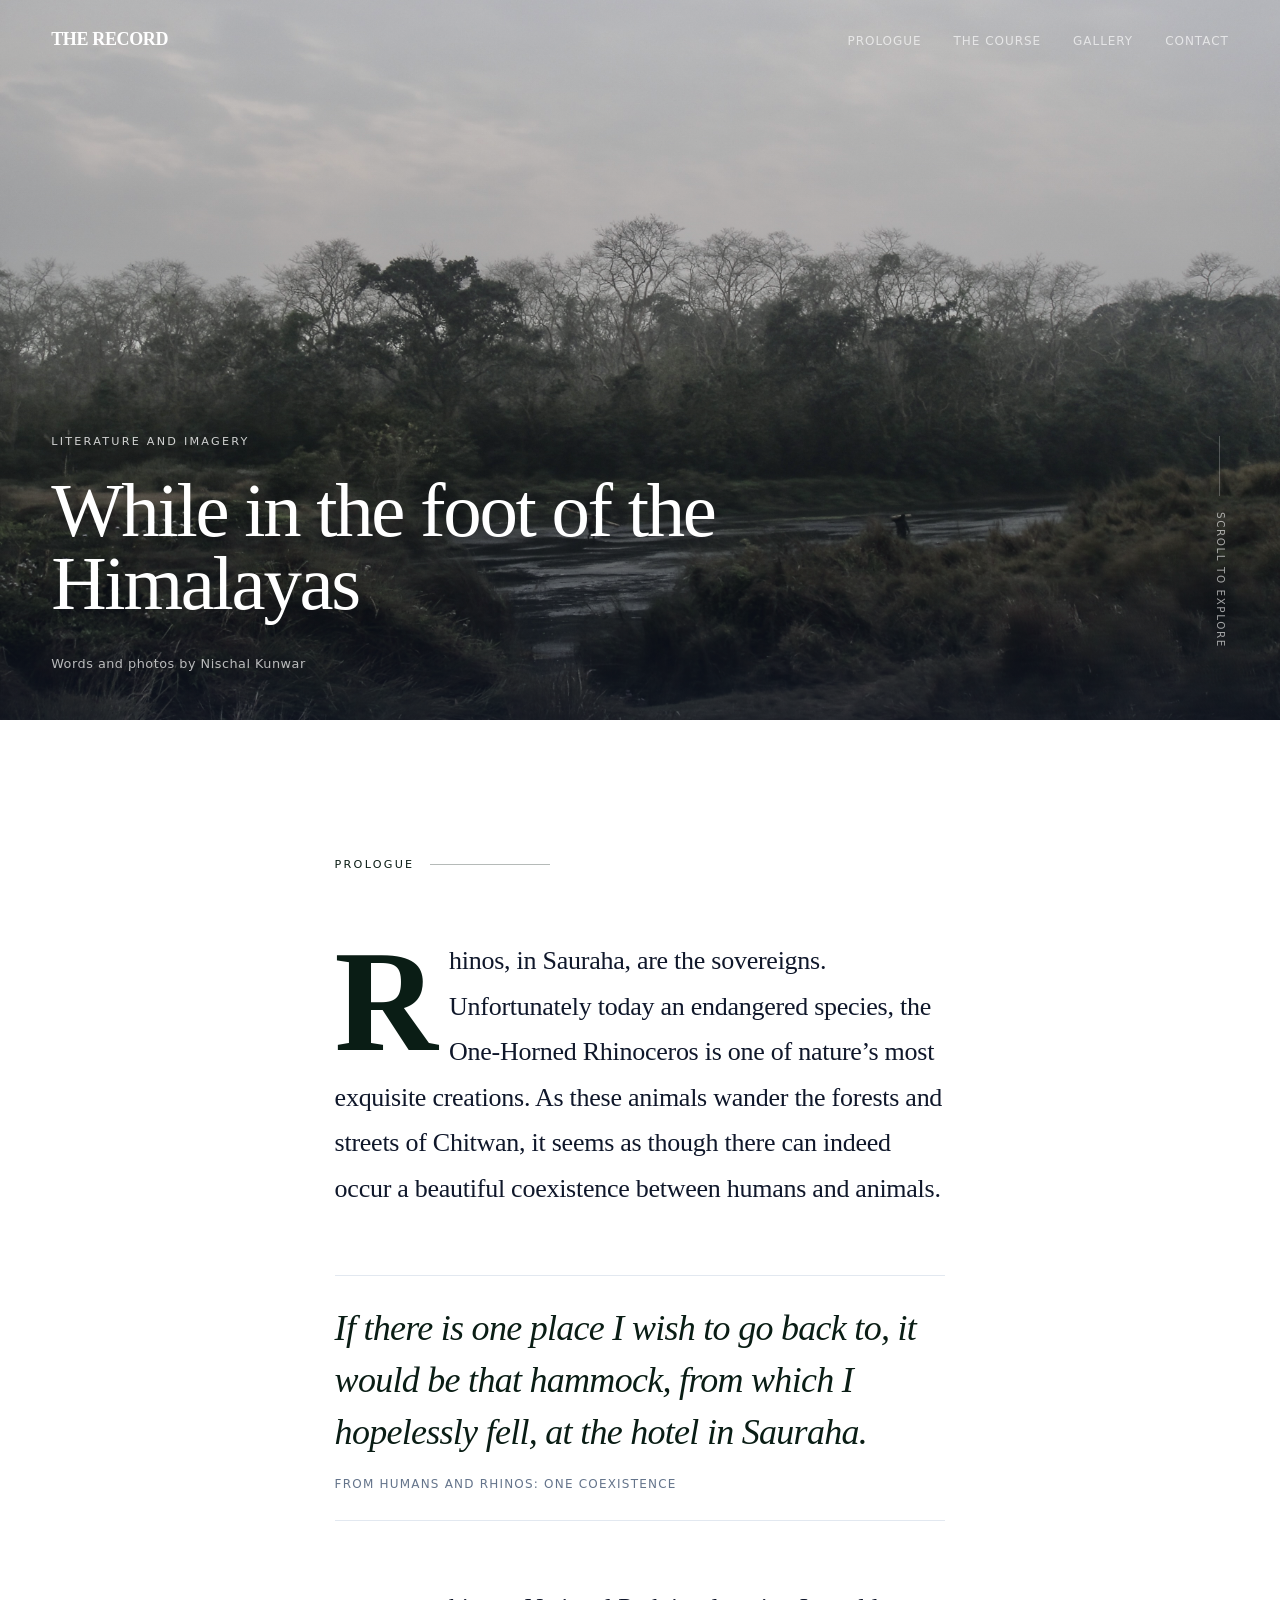
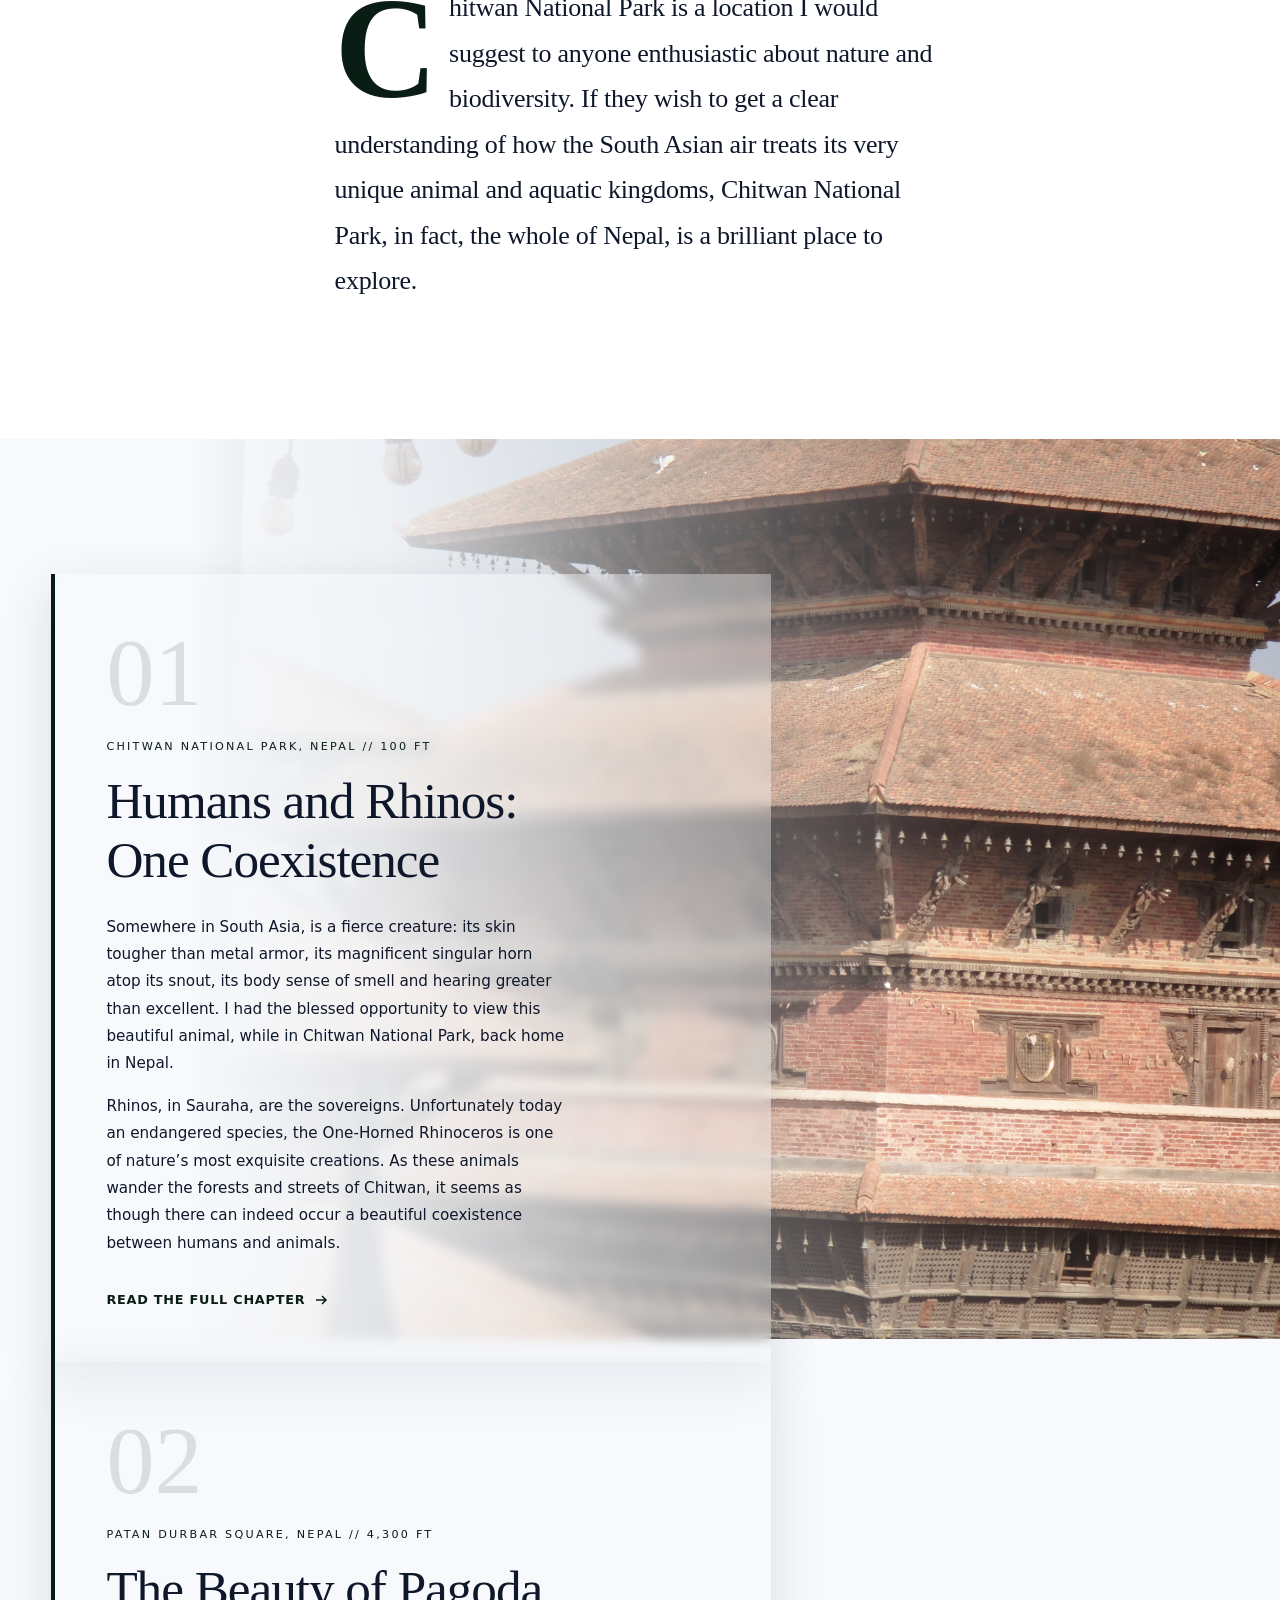
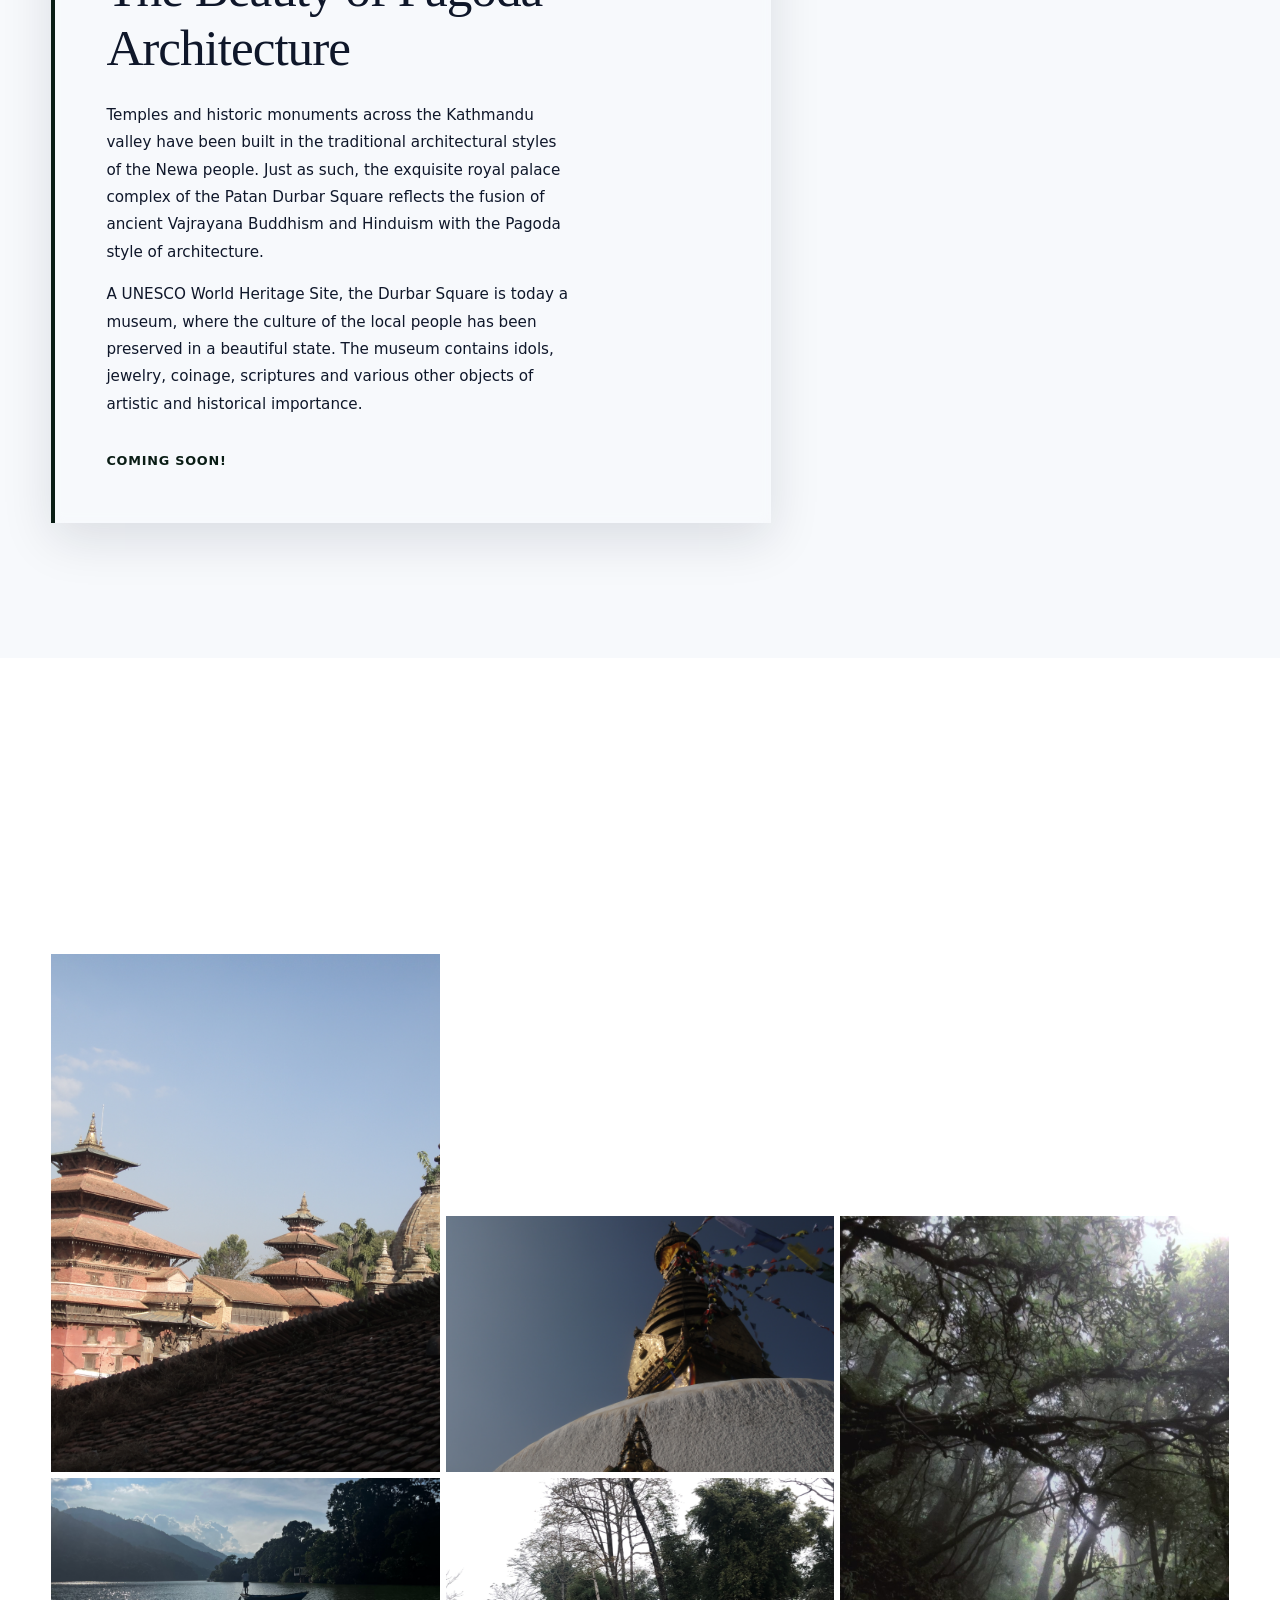
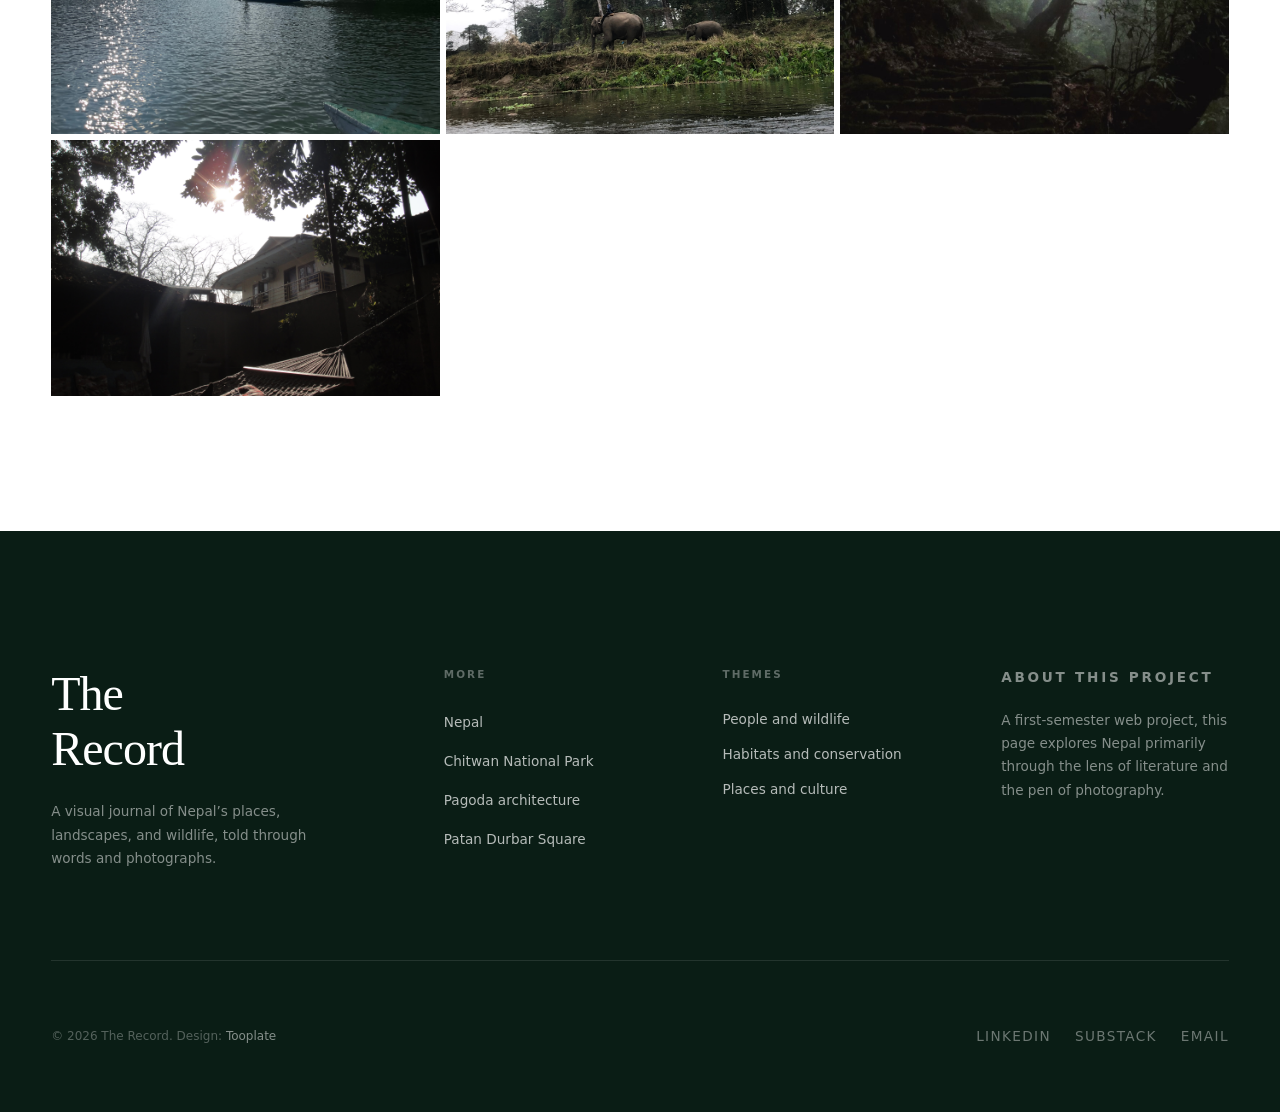
==== commit c4b22e98: "Update website code and new photos" ====
--- a/index.html
+++ b/index.html
@@ -3,7 +3,8 @@
 <head>
     <meta charset="UTF-8">
     <meta name="viewport" content="width=device-width, initial-scale=1.0">
-    <title>The Compass - Editorial Travel Template</title>
+    <title>Home - The Record</title>
+    <link rel="icon" type="image/svg+xml" href="imgs/favicon.svg">
     <!--
 
     Tooplate 2164 Compass
@@ -16,7 +17,7 @@
     <link rel="preconnect" href="https://fonts.googleapis.com">
     <link rel="preconnect" href="https://fonts.gstatic.com" crossorigin>
     <link href="https://fonts.googleapis.com/css2?family=Inter:wght@300;400;500;600&family=Playfair+Display:ital,wght@0,400;0,500;0,600;0,700;1,400;1,500&display=swap" rel="stylesheet">
-    <link rel="stylesheet" href="tooplate-2164-compass-style.css">
+    <link rel="stylesheet" href="design.css">
 </head>
 <body>
 
@@ -63,16 +64,16 @@
         <div class="prologue-inner">
             <p class="prologue-label reveal">Prologue</p>
             <p class="prologue-text reveal">
-                Somewhere between the silence of snowfields and the low murmur of coastal wind, there is a threshold where the map becomes irrelevant. You stand at the edge of a glacier-carved valley and realize that the coordinates pinned to your itinerary cannot capture the weight of this light, nor the way it turns granite into silver at four in the morning. This is the north that exists beyond navigation - a place measured not in latitude but in the quality of stillness it demands of you.
+                Rhinos, in Sauraha, are the sovereigns. Unfortunately today an endangered species, the One-Horned Rhinoceros is one of nature’s most exquisite creations. As these animals wander the forests and streets of Chitwan, it seems as though there can indeed occur a beautiful coexistence between humans and animals.
             </p>
 
             <div class="prologue-pullquote reveal">
-                <p>"The compass, in the end, points not to a destination but to the traveler's own willingness to be disoriented."</p>
-                <cite>- From the field journals, March 2026</cite>
+                <p>If there is one place I wish to go back to, it would be that hammock, from which I hopelessly fell, at the hotel in Sauraha.</p>
+                <cite>FROM HUMANS AND RHINOS: ONE COEXISTENCE</cite>
             </div>
 
             <p class="prologue-text reveal">
-                We set out in early March, when the days were still short enough to feel borrowed. The route we had sketched across three countries was ambitious but deliberately unfinished - gaps left for weather, for chance encounters, for the kind of detours that become the story. What follows is not a guide. It is a document of attention: the slow practice of looking at a landscape until it looks back.
+                Chitwan National Park is a location I would suggest to anyone enthusiastic about nature and biodiversity. If they wish to get a clear understanding of how the South Asian air treats its very unique animal and aquatic kingdoms, Chitwan National Park, in fact, the whole of Nepal, is a brilliant place to explore.
             </p>
         </div>
     </section>
@@ -91,10 +92,10 @@
                 <p class="chapter-location">Chitwan National Park, Nepal // 100 ft</p>
                 <h2 class="chapter-title">Humans and Rhinos: One Coexistence</h2>
                 <p class="chapter-body">
-                    The Lofoten wall rises without warning - a jagged curtain of gneiss and granite that breaks the horizon line and refuses to let you look away. We arrived by ferry in the pale blue of a subarctic dawn, the kind of light that makes everything look as though it has been painted with a single, careful brush.
-                </p>
-                <p class="chapter-body">
-                    For three days we traced the coastal road between fishing villages, each one a study in red and ochre wood against stone-grey water. The silence here is architectural; it has rooms and corridors.
+                    Somewhere in South Asia, is a fierce creature: its skin tougher than metal armor, its magnificent singular horn atop its snout, its body sense of smell and hearing greater than excellent. I had the blessed opportunity to view this beautiful animal, while in Chitwan National Park, back home in Nepal.
+                </p>
+                <p class="chapter-body">
+                    Rhinos, in Sauraha, are the sovereigns. Unfortunately today an endangered species, the One-Horned Rhinoceros is one of nature’s most exquisite creations. As these animals wander the forests and streets of Chitwan, it seems as though there can indeed occur a beautiful coexistence between humans and animals.
                 </p>
                 <a href="chitwan.html" class="chapter-link">
                     Read the full chapter
@@ -107,10 +108,10 @@
                 <p class="chapter-location">Patan Durbar Square, Nepal // 4,300 ft</p>
                 <h2 class="chapter-title">The Beauty of Pagoda Architecture</h2>
                 <p class="chapter-body">
-                    Iceland teaches you that blue is not a single colour but a language. The glacial lagoon at Jokulsarlon speaks it in dozens of dialects - cerulean in the shallows, cobalt where the icebergs drift, a deep and improbable indigo at their fractured cores.
-                </p>
-                <p class="chapter-body">
-                    We spent an afternoon watching ice calve from the glacier's tongue, each collapse sending low thunder across the water. Time behaves differently near ice this old. You begin to understand that what you are witnessing is not scenery but geology in real-time, the earth slowly revising itself.
+                    Temples and historic monuments across the Kathmandu valley have been built in the traditional architectural styles of the Newa people. Just as such, the exquisite royal palace complex of the Patan Durbar Square reflects the fusion of ancient Vajrayana Buddhism and Hinduism with the Pagoda style of architecture.
+                </p>
+                <p class="chapter-body">
+                    A UNESCO World Heritage Site, the Durbar Square is today a museum, where the culture of the local people has been preserved in a beautiful state. The museum contains idols, jewelry, coinage, scriptures and various other objects of artistic and historical importance.
                 </p>
                 <span class="chapter-link chapter-link--static">COMING SOON!</span>
             </article>
@@ -241,6 +242,6 @@
             </div>
         </div>
     </footer>
-    <script src="tooplate-2164-compass-script.js"></script>
+    <script src="design.js"></script>
 </body>
 </html>
--- a/design.css
+++ b/design.css
@@ -0,0 +1,1220 @@
+/*
+
+  Tooplate 2164 Compass
+  https://www.tooplate.com/view/2164-compass
+  Free HTML CSS Template
+
+*/
+
+/* ================================================
+   THE RECORD — Nepal & Forest Green Editorial System
+   ================================================ */
+
+*, *::before, *::after {
+    margin: 0;
+    padding: 0;
+    box-sizing: border-box;
+}
+
+:root {
+    --glacier:  #F7F9FC;
+    --snow:     #FFFFFF;
+    --slate:    #0F172A;
+    --forest:   #0A1D15;
+    --forest-light: #0A1D151A;
+    --mist:     #E2E8F0;
+    --stone:    #64748B;
+
+    --serif:    'Playfair Display', Georgia, serif;
+    --sans:     'Inter', system-ui, sans-serif;
+
+    --space-xs:  clamp(0.5rem, 1vw, 1rem);
+    --space-sm:  clamp(1rem, 2vw, 2rem);
+    --space-md:  clamp(2rem, 5vw, 5rem);
+    --space-lg:  clamp(4rem, 10vh, 10rem);
+    --space-xl:  clamp(6rem, 15vh, 15rem);
+
+    --gutter:    clamp(1.5rem, 4vw, 4rem);
+    --max-w:     1400px;
+}
+
+html {
+    font-size: 16px;
+    scroll-behavior: smooth;
+    -webkit-font-smoothing: antialiased;
+    -moz-osx-font-smoothing: grayscale;
+}
+
+body {
+    font-family: var(--sans);
+    font-weight: 400;
+    line-height: 1.7;
+    color: var(--slate);
+    background-color: var(--glacier);
+}
+
+body.menu-open {
+    overflow: hidden;
+}
+
+img {
+    display: block;
+    width: 100%;
+    height: 100%;
+    object-fit: cover;
+}
+
+.chitwan-hero .hero-image img {
+    object-position: center 58%;
+}
+
+a {
+    color: var(--forest);
+    text-decoration: none;
+    transition: opacity 0.3s ease;
+}
+
+a:hover {
+    opacity: 0.7;
+}
+
+/* ================================================
+   NAVIGATION — Minimal top bar
+   ================================================ */
+
+.nav-bar {
+    position: fixed;
+    top: 0;
+    left: 0;
+    right: 0;
+    z-index: 100;
+    display: flex;
+    align-items: center;
+    justify-content: space-between;
+    padding: 1.5rem var(--gutter);
+    background: transparent;
+    backdrop-filter: none;
+    border-bottom: 1px solid transparent;
+    transition: background 0.5s ease, backdrop-filter 0.5s ease, 
+                padding 0.4s ease, border-color 0.5s ease;
+}
+
+.chitwan-page .nav-bar {
+    background: var(--forest);
+}
+
+.nav-bar.scrolled {
+    background: rgba(10, 29, 21, 0.92);
+    backdrop-filter: blur(16px) saturate(1.4);
+    -webkit-backdrop-filter: blur(16px) saturate(1.4);
+    padding-top: 1rem;
+    padding-bottom: 1rem;
+    border-bottom-color: rgba(255, 255, 255, 0.06);
+}
+
+.nav-logo {
+    font-family: var(--serif);
+    font-size: 1.125rem;
+    font-weight: 600;
+    letter-spacing: -0.02em;
+    color: var(--snow);
+    text-transform: uppercase;
+}
+
+.nav-links {
+    list-style: none;
+}
+
+.nav-links a {
+    font-family: var(--sans);
+    font-size: 0.75rem;
+    font-weight: 500;
+    letter-spacing: 0.08em;
+    text-transform: uppercase;
+    color: rgba(255, 255, 255, 0.65);
+    text-decoration: none;
+    transition: color 0.3s ease, letter-spacing 0.3s ease;
+}
+
+.nav-links--desktop {
+    display: flex;
+    gap: 2rem;
+}
+
+.nav-links--mobile {
+    display: none;
+}
+
+.nav-links a:hover {
+    color: var(--snow);
+    letter-spacing: 0.14em;
+    opacity: 1;
+}
+
+/* Hamburger */
+.nav-toggle {
+    display: none;
+    flex-direction: column;
+    gap: 5px;
+    background: none;
+    border: none;
+    cursor: pointer;
+    padding: 4px;
+    z-index: 200;
+}
+
+.nav-toggle span {
+    width: 24px;
+    height: 1.5px;
+    background: var(--snow);
+    transition: transform 0.3s ease, opacity 0.3s ease;
+}
+
+.nav-toggle.active span:nth-child(1) {
+    transform: rotate(45deg) translateY(4.5px);
+}
+
+.nav-toggle.active span:nth-child(2) {
+    opacity: 0;
+}
+
+.nav-toggle.active span:nth-child(3) {
+    transform: rotate(-45deg) translateY(-4.5px);
+}
+
+/* ================================================
+   SECTION 1 — HERO (The Cover)
+   ================================================ */
+
+.hero {
+    position: relative;
+    height: 100vh;
+    width: 100%;
+    overflow: hidden;
+}
+
+.hero--cover {
+    height: min(100svh, 56.25vw);
+    min-height: 0;
+}
+
+.hero--cover .hero-content {
+    bottom: clamp(1.5rem, 5vh, 4rem);
+}
+
+.hero--cover .hero-title {
+    max-width: 18ch;
+    font-size: clamp(2.4rem, 6vw, 6rem);
+}
+
+.hero-image {
+    position: absolute;
+    inset: 0;
+}
+
+.hero-image::after {
+    content: '';
+    position: absolute;
+    inset: 0;
+    background: linear-gradient(
+        0deg,
+        rgba(15, 23, 42, 0.65) 0%,
+        rgba(15, 23, 42, 0.15) 40%,
+        rgba(15, 23, 42, 0.05) 100%
+    );
+}
+
+.chitwan-hero .hero-image::after {
+    background: linear-gradient(
+        180deg,
+        rgba(3, 10, 7, 0.58) 0%,
+        rgba(3, 10, 7, 0.24) 46%,
+        rgba(3, 10, 7, 0.04) 100%
+    );
+}
+
+.chitwan-hero .hero-content {
+    top: clamp(7rem, 16vh, 10rem);
+    bottom: auto;
+    max-width: min(760px, calc(100% - var(--gutter) * 2));
+    text-shadow: 0 2px 14px rgba(0, 0, 0, 0.55);
+}
+
+.chitwan-hero .hero-title {
+    max-width: 16ch;
+    font-size: clamp(2.4rem, 6vw, 5.5rem);
+    margin-bottom: 1.25rem;
+}
+
+.hero-intro {
+    max-width: 60ch;
+    margin-top: 1.25rem;
+    font-family: var(--serif);
+    font-size: clamp(1rem, 1.4vw, 1.2rem);
+    line-height: 1.55;
+    color: rgba(255, 255, 255, 0.94);
+}
+
+.hero-content {
+    position: absolute;
+    bottom: clamp(3rem, 8vh, 8rem);
+    left: var(--gutter);
+    right: var(--gutter);
+    color: var(--snow);
+}
+
+.hero-issue {
+    font-family: var(--sans);
+    font-size: 0.7rem;
+    font-weight: 500;
+    letter-spacing: 0.2em;
+    text-transform: uppercase;
+    margin-bottom: 1.5rem;
+    opacity: 0.8;
+}
+
+.hero-title {
+    font-family: var(--serif);
+    font-size: clamp(3rem, 8vw, 7.5rem);
+    font-weight: 400;
+    line-height: 0.95;
+    letter-spacing: -0.03em;
+    max-width: 14ch;
+    margin-bottom: 2rem;
+}
+
+.hero-title em {
+    font-style: italic;
+    font-weight: 400;
+}
+
+.hero-meta {
+    display: flex;
+    align-items: center;
+    gap: 2rem;
+    font-family: var(--sans);
+    font-size: 0.8rem;
+    font-weight: 400;
+    letter-spacing: 0.04em;
+    opacity: 0.7;
+}
+
+.hero-meta span {
+    display: flex;
+    align-items: center;
+    gap: 0.5rem;
+}
+
+.hero-meta .divider {
+    width: 40px;
+    height: 1px;
+    background: var(--snow);
+    opacity: 0.4;
+}
+
+.hero-scroll {
+    position: absolute;
+    bottom: clamp(3rem, 8vh, 8rem);
+    right: var(--gutter);
+    writing-mode: vertical-rl;
+    font-family: var(--sans);
+    font-size: 0.65rem;
+    font-weight: 500;
+    letter-spacing: 0.15em;
+    text-transform: uppercase;
+    color: var(--snow);
+    opacity: 0.6;
+    display: flex;
+    align-items: center;
+    gap: 1rem;
+}
+
+.hero-scroll::before {
+    content: '';
+    width: 1px;
+    height: 60px;
+    background: var(--snow);
+    opacity: 0.4;
+    animation: scrollPulse 2s ease-in-out infinite;
+}
+
+@keyframes scrollPulse {
+    0%, 100% { opacity: 0.2; transform: scaleY(1); }
+    50% { opacity: 0.6; transform: scaleY(1); }
+}
+
+/* ================================================
+   SECTION 2 — PROLOGUE (Typographic Drop)
+   ================================================ */
+
+.prologue {
+    padding: var(--space-xl) var(--gutter);
+    background: var(--snow);
+}
+
+.prologue-inner {
+    max-width: 60ch;
+    margin: 0 auto;
+}
+
+.prologue-label {
+    font-family: var(--sans);
+    font-size: 0.7rem;
+    font-weight: 500;
+    letter-spacing: 0.2em;
+    text-transform: uppercase;
+    color: var(--forest);
+    margin-bottom: var(--space-md);
+    display: flex;
+    align-items: center;
+    gap: 1rem;
+}
+
+.prologue-label::after {
+    content: '';
+    flex: 1;
+    max-width: 120px;
+    height: 1px;
+    background: var(--forest);
+    opacity: 0.3;
+}
+
+.prologue-text {
+    font-family: var(--serif);
+    font-size: clamp(1.25rem, 2.5vw, 1.625rem);
+    line-height: 1.75;
+    color: var(--slate);
+    letter-spacing: -0.01em;
+}
+
+.chitwan-article .prologue-text {
+    font-size: clamp(1.05rem, 1.8vw, 1.3rem);
+    line-height: 1.7;
+}
+
+.article-date {
+    margin-top: var(--space-md);
+    padding-top: var(--space-sm);
+    border-top: 1px solid var(--mist);
+    font-family: var(--sans);
+    font-size: 0.75rem;
+    font-weight: 500;
+    letter-spacing: 0.08em;
+    color: var(--stone);
+    text-align: right;
+}
+
+.prologue-text::first-letter {
+    font-family: var(--serif);
+    font-weight: 700;
+    float: left;
+    font-size: 5.5em;
+    line-height: 0.8;
+    margin-right: 0.08em;
+    margin-top: 0.05em;
+    color: var(--forest);
+}
+
+.prologue-text + .prologue-text {
+    margin-top: 1.5em;
+    text-indent: 0;
+}
+
+.prologue-text + .prologue-text::first-letter {
+    font-size: inherit;
+    float: none;
+    margin: 0;
+    color: inherit;
+    font-weight: inherit;
+    line-height: inherit;
+}
+
+.prologue-pullquote {
+    margin: var(--space-md) 0;
+    padding: var(--space-sm) 0;
+    border-top: 1px solid var(--mist);
+    border-bottom: 1px solid var(--mist);
+}
+
+.prologue-pullquote p {
+    font-family: var(--serif);
+    font-style: italic;
+    font-size: clamp(1.5rem, 3vw, 2.25rem);
+    line-height: 1.45;
+    color: var(--forest);
+    letter-spacing: -0.02em;
+}
+
+.prologue-pullquote cite {
+    display: block;
+    margin-top: 1rem;
+    font-family: var(--sans);
+    font-style: normal;
+    font-size: 0.75rem;
+    font-weight: 500;
+    letter-spacing: 0.1em;
+    text-transform: uppercase;
+    color: var(--stone);
+}
+
+/* ================================================
+   SECTION 3 — THE ROUTE (Sticky Image Offset)
+   ================================================ */
+
+.route {
+    position: relative;
+    background: var(--glacier);
+}
+
+.route-bg {
+    position: sticky;
+    top: 0;
+    height: 100vh;
+    width: 100%;
+    overflow: hidden;
+    z-index: 0;
+}
+
+.route-bg img {
+    position: absolute;
+    inset: 0;
+    opacity: 0;
+    transition: opacity 1.2s cubic-bezier(0.25, 0.46, 0.45, 0.94);
+}
+
+.route-bg img.active {
+    opacity: 1;
+}
+
+.route-bg::after {
+    content: '';
+    position: absolute;
+    inset: 0;
+    background: linear-gradient(
+        90deg,
+        var(--glacier) 0%,
+        var(--glacier) 15%,
+        rgba(247, 249, 252, 0.85) 30%,
+        rgba(247, 249, 252, 0.45) 50%,
+        rgba(247, 249, 252, 0.1) 75%,
+        transparent 100%
+    );
+    z-index: 1;
+    pointer-events: none;
+}
+
+.route-chapters {
+    position: relative;
+    z-index: 2;
+    margin-top: -100vh;
+    padding: var(--space-xl) var(--gutter);
+}
+
+.chapter {
+    width: min(100%, 720px);
+    padding: clamp(2rem, 4vw, 3.5rem);
+    min-height: 80vh;
+    display: flex;
+    flex-direction: column;
+    justify-content: center;
+    background: rgba(247, 249, 252, 0.36);
+    border-left: 4px solid var(--forest);
+    box-shadow: 0 16px 48px rgba(15, 23, 42, 0.12);
+    backdrop-filter: blur(6px);
+    -webkit-backdrop-filter: blur(6px);
+}
+
+.chapter:first-child {
+    padding-top: clamp(2rem, 4vw, 3.5rem);
+}
+
+.chapter-number {
+    font-family: var(--serif);
+    font-size: clamp(4rem, 8vw, 6rem);
+    font-weight: 400;
+    color: var(--forest);
+    opacity: 0.12;
+    line-height: 1;
+    margin-bottom: 1rem;
+}
+
+.chapter-location {
+    font-family: var(--sans);
+    font-size: 0.7rem;
+    font-weight: 500;
+    letter-spacing: 0.2em;
+    text-transform: uppercase;
+    color: var(--forest);
+    margin-bottom: 1rem;
+}
+
+.chapter-title {
+    font-family: var(--serif);
+    font-size: clamp(2rem, 4vw, 3.25rem);
+    font-weight: 400;
+    line-height: 1.15;
+    letter-spacing: -0.02em;
+    color: var(--slate);
+    margin-bottom: 1.5rem;
+    max-width: 18ch;
+}
+
+.chapter-body {
+    font-family: var(--sans);
+    font-size: 0.95rem;
+    line-height: 1.8;
+    color: var(--slate);
+    max-width: 48ch;
+}
+
+.chapter-body + .chapter-body {
+    margin-top: 1em;
+}
+
+.chapter-link {
+    display: inline-flex;
+    align-items: center;
+    gap: 0.5rem;
+    margin-top: 2rem;
+    font-family: var(--sans);
+    font-size: 0.8rem;
+    font-weight: 600;
+    letter-spacing: 0.06em;
+    text-transform: uppercase;
+    color: var(--forest);
+}
+
+.chapter-link--static {
+    text-transform: none;
+    cursor: default;
+}
+
+.chapter-link svg {
+    width: 16px;
+    height: 16px;
+    transition: transform 0.3s ease;
+}
+
+.chapter-link:hover {
+    opacity: 1;
+}
+
+.chapter-link:hover svg {
+    transform: translateX(4px);
+}
+
+/* ================================================
+   SECTION 4 — THE GALLERY (Structured Masonry)
+   ================================================ */
+
+.gallery {
+    padding: var(--space-xl) var(--gutter);
+    background: var(--snow);
+}
+
+.gallery-header {
+    display: flex;
+    align-items: flex-end;
+    justify-content: space-between;
+    margin-bottom: var(--space-md);
+    padding-bottom: var(--space-sm);
+    border-bottom: 1px solid var(--mist);
+}
+
+.gallery-title {
+    font-family: var(--serif);
+    font-size: clamp(2.5rem, 5vw, 4rem);
+    font-weight: 400;
+    line-height: 1.1;
+    letter-spacing: -0.03em;
+}
+
+.gallery-count {
+    font-family: var(--sans);
+    font-size: 0.75rem;
+    font-weight: 500;
+    letter-spacing: 0.1em;
+    text-transform: uppercase;
+    color: var(--stone);
+    padding-bottom: 0.5rem;
+}
+
+.gallery-grid {
+    display: grid;
+    grid-template-columns: repeat(3, 1fr);
+    grid-auto-rows: clamp(180px, 20vw, 280px);
+    gap: 6px;
+}
+
+.gallery-item {
+    position: relative;
+    overflow: hidden;
+}
+
+.gallery-item::after {
+    content: '';
+    position: absolute;
+    inset: 0;
+    z-index: 1;
+    background: linear-gradient(0deg, rgba(15, 23, 42, 0.5) 0%, transparent 50%);
+    opacity: 0;
+    transition: opacity 0.4s ease;
+    pointer-events: none;
+}
+
+.gallery-item:hover::after {
+    opacity: 1;
+}
+
+.gallery-item img {
+    transition: transform 0.6s cubic-bezier(0.25, 0.46, 0.45, 0.94);
+}
+
+.gallery-preview {
+    position: absolute;
+    inset: 0;
+    z-index: 0;
+    display: block;
+    width: 100%;
+    height: 100%;
+    padding: 0;
+    border: 0;
+    background: transparent;
+    cursor: zoom-in;
+}
+
+.gallery-preview:focus-visible {
+    z-index: 3;
+    outline: 3px solid var(--snow);
+    outline-offset: -6px;
+}
+
+.gallery-item:hover img {
+    transform: scale(1.04);
+}
+
+.gallery-caption {
+    position: absolute;
+    bottom: 1rem;
+    left: 1rem;
+    right: 1rem;
+    z-index: 2;
+    color: var(--snow);
+    opacity: 0;
+    transform: translateY(8px);
+    transition: opacity 0.4s ease 0.05s, transform 0.4s ease 0.05s;
+    pointer-events: none;
+}
+
+.gallery-item:hover .gallery-caption {
+    opacity: 1;
+    transform: translateY(0);
+}
+
+.gallery-caption-title {
+    font-family: var(--serif);
+    font-size: 1rem;
+    font-weight: 500;
+    margin-bottom: 0.2rem;
+}
+
+.gallery-caption-sub {
+    font-family: var(--sans);
+    font-size: 0.7rem;
+    font-weight: 400;
+    letter-spacing: 0.04em;
+    opacity: 0.7;
+}
+
+.image-lightbox {
+    position: fixed;
+    inset: 0;
+    width: min(72vw, 1000px);
+    max-width: calc(100vw - 2rem);
+    margin: auto;
+    max-height: 94vh;
+    padding: 3.5rem 1.5rem 1.25rem;
+    overflow: visible;
+    border: 0;
+    background: transparent;
+    color: var(--snow);
+}
+
+.image-lightbox::backdrop {
+    background: rgba(3, 10, 7, 0.62);
+    backdrop-filter: blur(8px);
+}
+
+.image-lightbox-image {
+    display: block;
+    width: auto;
+    height: auto;
+    max-width: 100%;
+    max-height: calc(90vh - 5rem);
+    margin: 0 auto;
+    object-fit: contain;
+}
+
+.image-lightbox-image.slide-out-left {
+    animation: lightbox-out-left 150ms ease-in forwards;
+}
+
+.image-lightbox-image.slide-out-right {
+    animation: lightbox-out-right 150ms ease-in forwards;
+}
+
+.image-lightbox-image.slide-in-right {
+    animation: lightbox-in-right 240ms ease-out both;
+}
+
+.image-lightbox-image.slide-in-left {
+    animation: lightbox-in-left 240ms ease-out both;
+}
+
+@keyframes lightbox-out-left {
+    to { opacity: 0; transform: translateX(-2rem); }
+}
+
+@keyframes lightbox-out-right {
+    to { opacity: 0; transform: translateX(2rem); }
+}
+
+@keyframes lightbox-in-right {
+    from { opacity: 0; transform: translateX(2rem); }
+    to { opacity: 1; transform: translateX(0); }
+}
+
+@keyframes lightbox-in-left {
+    from { opacity: 0; transform: translateX(-2rem); }
+    to { opacity: 1; transform: translateX(0); }
+}
+
+.image-lightbox-caption {
+    margin-top: 0.75rem;
+    font-family: var(--sans);
+    font-size: 0.9rem;
+    text-align: center;
+    color: rgba(255, 255, 255, 0.85);
+    text-shadow: 0 2px 8px rgba(0, 0, 0, 0.9);
+}
+
+.image-lightbox-close {
+    position: absolute;
+    top: 0.5rem;
+    right: 0.75rem;
+    padding: 0.25rem 0.5rem;
+    border: 0;
+    background: transparent;
+    color: var(--snow);
+    font-size: 2rem;
+    line-height: 1;
+    cursor: pointer;
+}
+
+.image-lightbox-nav {
+    position: absolute;
+    top: 50%;
+    display: grid;
+    width: 2.75rem;
+    height: 2.75rem;
+    place-items: center;
+    transform: translateY(-50%);
+    border: 1px solid rgba(255, 255, 255, 0.45);
+    border-radius: 50%;
+    background: rgba(3, 10, 7, 0.58);
+    color: var(--snow);
+    font-size: 2rem;
+    line-height: 1;
+    cursor: pointer;
+    transition: background 0.2s ease;
+}
+
+.image-lightbox-nav:hover {
+    background: rgba(3, 10, 7, 0.85);
+}
+
+.image-lightbox-prev {
+    left: 0.25rem;
+}
+
+.image-lightbox-next {
+    right: 0.25rem;
+}
+
+.gallery-item.tall {
+    grid-row: span 2;
+}
+
+/* ================================================
+   SECTION 5 — FOOTER (The Index)
+   ================================================ */
+
+.site-footer {
+    padding: var(--space-xl) var(--gutter) var(--space-md);
+    background: var(--forest);
+    color: var(--snow);
+}
+
+.footer-top {
+    display: grid;
+    grid-template-columns: 1.5fr repeat(3, 1fr);
+    gap: var(--gutter);
+    padding-bottom: var(--space-lg);
+    border-bottom: 1px solid rgba(255, 255, 255, 0.1);
+}
+
+.footer-brand-title {
+    font-family: var(--serif);
+    font-size: clamp(2rem, 4vw, 3rem);
+    font-weight: 400;
+    line-height: 1.15;
+    letter-spacing: -0.02em;
+    margin-bottom: 1.5rem;
+}
+
+.footer-brand-desc {
+    font-family: var(--sans);
+    font-size: 0.85rem;
+    line-height: 1.7;
+    color: rgba(255, 255, 255, 0.5);
+    max-width: 32ch;
+}
+
+.footer-col-title {
+    font-family: var(--sans);
+    font-size: 0.65rem;
+    font-weight: 600;
+    letter-spacing: 0.2em;
+    text-transform: uppercase;
+    color: rgba(255, 255, 255, 0.35);
+    margin-bottom: 1.5rem;
+}
+
+.footer-col ul {
+    list-style: none;
+    display: flex;
+    flex-direction: column;
+    gap: 0.75rem;
+}
+
+.footer-col a {
+    font-family: var(--sans);
+    font-size: 0.85rem;
+    font-weight: 400;
+    color: rgba(255, 255, 255, 0.7);
+    transition: color 0.3s ease;
+}
+
+.footer-themes li {
+    font-family: var(--sans);
+    font-size: 0.85rem;
+    font-weight: 400;
+    color: rgba(255, 255, 255, 0.7);
+}
+
+.footer-col a:hover {
+    color: var(--snow);
+    opacity: 1;
+}
+
+.footer-bottom {
+    display: flex;
+    align-items: center;
+    justify-content: space-between;
+    padding-top: var(--space-md);
+}
+
+.footer-copy {
+    font-family: var(--sans);
+    font-size: 0.75rem;
+    color: rgba(255, 255, 255, 0.3);
+}
+
+.footer-copy a {
+    color: rgba(255, 255, 255, 0.5);
+}
+
+.footer-social {
+    display: flex;
+    gap: 1.5rem;
+}
+
+.footer-social a {
+    font-family: var(--sans);
+    font-size: 0.7rem;
+    font-weight: 500;
+    letter-spacing: 0.1em;
+    text-transform: uppercase;
+    color: rgba(255, 255, 255, 0.4);
+}
+
+.footer-social a.footer-social-featured {
+    font-size: 0.85rem;
+}
+
+.footer-social a:hover {
+    color: var(--snow);
+    opacity: 1;
+}
+
+.footer-subscribe p,
+.footer-about p {
+    font-family: var(--sans);
+    font-size: 0.85rem;
+    line-height: 1.7;
+    color: rgba(255, 255, 255, 0.5);
+    margin-bottom: 1.25rem;
+}
+
+.footer-subscribe-form {
+    display: flex;
+    border: 1px solid rgba(255, 255, 255, 0.15);
+}
+
+.footer-subscribe-form input {
+    flex: 1;
+    padding: 0.85rem 1rem;
+    background: rgba(255, 255, 255, 0.05);
+    border: none;
+    outline: none;
+    font-family: var(--sans);
+    font-size: 0.85rem;
+    color: var(--snow);
+    border-radius: 0;
+    -webkit-appearance: none;
+}
+
+.footer-subscribe-form input::placeholder {
+    color: rgba(255, 255, 255, 0.3);
+}
+
+.footer-subscribe-form input:focus {
+    background: rgba(255, 255, 255, 0.08);
+}
+
+.footer-subscribe-form button {
+    padding: 0.85rem 1.5rem;
+    background: var(--forest);
+    border: none;
+    font-family: var(--sans);
+    font-size: 0.7rem;
+    font-weight: 600;
+    letter-spacing: 0.12em;
+    text-transform: uppercase;
+    color: var(--snow);
+    cursor: pointer;
+    border-radius: 0;
+    transition: background 0.3s ease;
+    white-space: nowrap;
+}
+
+.footer-subscribe-form button:hover {
+    background: #050F0B;
+}
+
+/* ================================================
+   SCROLL REVEAL SYSTEM
+   ================================================ */
+
+.reveal {
+    opacity: 0;
+    transform: translateY(30px);
+    transition: opacity 0.8s cubic-bezier(0.25, 0.46, 0.45, 0.94),
+                transform 0.8s cubic-bezier(0.25, 0.46, 0.45, 0.94);
+}
+
+.reveal.visible {
+    opacity: 1;
+    transform: translateY(0);
+}
+
+/* ================================================
+   RESPONSIVE — Tablet
+   ================================================ */
+
+@media (max-width: 1024px) {
+    .route-chapters {
+        padding: var(--space-md) var(--gutter);
+    }
+
+    .chapter {
+        min-height: auto;
+        padding: clamp(2rem, 4vw, 3rem);
+    }
+
+    .chapter:first-child {
+        padding-top: clamp(2rem, 4vw, 3rem);
+    }
+
+    .gallery-grid {
+        grid-template-columns: repeat(2, 1fr);
+    }
+
+    .gallery-item.tall {
+        grid-row: span 2;
+    }
+
+    .footer-top {
+        grid-template-columns: 1fr 1fr;
+        row-gap: var(--space-md);
+    }
+}
+
+/* ================================================
+   RESPONSIVE — Mobile
+   ================================================ */
+
+@media (max-width: 680px) {
+    .image-lightbox {
+        width: 92vw;
+        max-height: 96vh;
+        padding: 3rem 0.75rem 1rem;
+    }
+
+    .image-lightbox-image {
+        max-height: calc(88vh - 4.5rem);
+    }
+
+    .nav-links--desktop {
+        display: none;
+    }
+
+    .nav-links--mobile {
+        display: flex;
+        position: fixed;
+        top: 0;
+        right: 0;
+        bottom: 0;
+        width: 280px;
+        background: var(--slate);
+        flex-direction: column;
+        align-items: flex-start;
+        justify-content: flex-start;
+        gap: 2rem;
+        transform: translateX(100%);
+        transition: transform 0.45s cubic-bezier(0.25, 0.46, 0.45, 0.94),
+                    box-shadow 0.45s ease;
+        z-index: 150;
+        overflow-y: auto;
+        padding: 100px var(--gutter) 80px;
+        box-shadow: -20px 0 60px rgba(15, 23, 42, 0);
+    }
+
+    .nav-links--mobile.open {
+        transform: translateX(0);
+        box-shadow: -20px 0 60px rgba(15, 23, 42, 0.3);
+    }
+
+    .nav-close-wrap {
+        align-self: flex-end;
+        margin-bottom: 1rem;
+    }
+
+    .nav-close {
+        background: none;
+        border: none;
+        color: rgba(255, 255, 255, 0.5);
+        font-size: 2rem;
+        line-height: 1;
+        cursor: pointer;
+        padding: 0.25rem 0.5rem;
+        transition: color 0.3s ease;
+    }
+
+    .nav-close:hover {
+        color: var(--snow);
+    }
+
+    .nav-links--mobile a {
+        font-size: 1.125rem;
+        letter-spacing: 0.15em;
+        padding: 0.5rem 0;
+    }
+
+    .nav-toggle {
+        display: flex;
+        z-index: 200;
+    }
+
+    .hero-title {
+        font-size: clamp(2.5rem, 12vw, 4.5rem);
+    }
+
+    .hero--cover {
+        height: min(100svh, 75vw);
+    }
+
+    .hero--cover .hero-title {
+        max-width: 14ch;
+        font-size: clamp(2.3rem, 9vw, 3.4rem);
+    }
+
+    .chitwan-hero .hero-content {
+        top: 6.5rem;
+    }
+
+    .chitwan-hero .hero-title {
+        font-size: clamp(2.15rem, 9vw, 3.2rem);
+    }
+
+    .hero-intro {
+        font-size: 0.9rem;
+        line-height: 1.45;
+    }
+
+    .hero-scroll {
+        display: none;
+    }
+
+    .hero-meta {
+        flex-wrap: wrap;
+        gap: 1rem;
+    }
+
+    .prologue-text::first-letter {
+        font-size: 4em;
+    }
+
+    .chapter-number {
+        font-size: 3.5rem;
+    }
+
+    .gallery-grid {
+        grid-template-columns: 1fr 1fr;
+        grid-auto-rows: clamp(140px, 30vw, 200px);
+    }
+
+    .gallery-item.tall {
+        grid-row: span 2;
+    }
+
+    .footer-top {
+        grid-template-columns: 1fr;
+    }
+
+    .footer-bottom {
+        flex-direction: column;
+        gap: 1.5rem;
+        text-align: center;
+    }
+}
+
+@media (prefers-reduced-motion: reduce) {
+    .reveal {
+        opacity: 1;
+        transform: none;
+        transition: none;
+    }
+
+    .hero-scroll::before {
+        animation: none;
+    }
+
+    .gallery-item img {
+        transition: none;
+    }
+
+    .image-lightbox-image[class*="slide-"] {
+        animation-duration: 1ms;
+    }
+}
